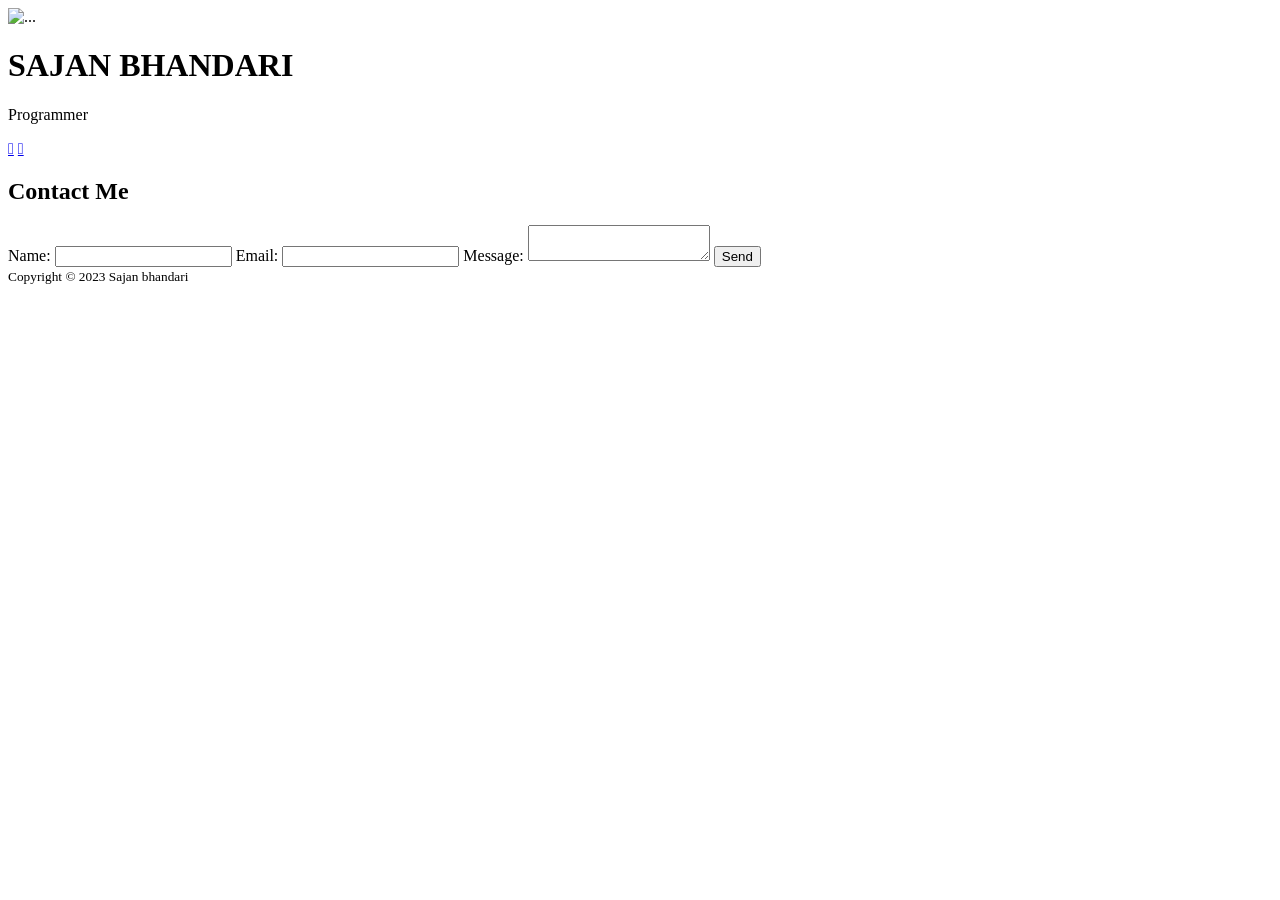
==== index.html @ e923d880 "Update index.html" ====
<!DOCTYPE html>
<html lang="en">
    <head>
        <meta charset="utf-8" />
        <meta name="viewport" content="width=device-width, initial-scale=1, shrink-to-fit=no" />
        <meta name="description" content="" />
        <meta name="author" content="" />
        <title>sajan bhandari Official Website</title>
        <!-- Favicon-->
        <link rel="icon" type="image/x-icon" href="assets/favicon.ico" />
        <link rel="stylesheet" href="https://cdnjs.cloudflare.com/ajax/libs/font-awesome/4.7.0/css/font-awesome.min.css">
        <!-- Font Awesome icons (free version)-->
        <script src="https://use.fontawesome.com/releases/v5.15.3/js/all.js" crossorigin="anonymous"></script>
        <!-- Google fonts-->
        <link href="http://maxcdn.bootstrapcdn.com/font-awesome/4.3.0/css/font-awesome.min.css" rel="stylesheet">
        <link href="//maxcdn.bootstrapcdn.com/font-awesome/4.3.0/css/font-awesome.min.css" rel="stylesheet">
        <link href="https://fonts.googleapis.com/css?family=Montserrat:400,700" rel="stylesheet" type="text/css" />
        <link href="https://fonts.googleapis.com/css?family=Lato:400,700,400italic,700italic" rel="stylesheet" type="text/css" />
        <!-- Core theme CSS (includes Bootstrap)-->
        <link href="css/styles.css" rel="stylesheet" />
    </head>
    <body id="page-top">
        <!-- Masthead-->
        <header class="masthead bg-primary text-white text-center">
            <div class="container d-flex align-items-center flex-column">
                <!-- Masthead Avatar Image-->
                <img class="masthead-avatar mb-5" src="brp.jpg" alt="..." />
                <!-- Masthead Heading-->
                <h1 class="masthead-heading text-uppercase mb-0">SAJAN BHANDARI</h1>
                <!-- Masthead Subheading-->
                <p class="masthead-subheading font-weight-light mb-0">Programmer</p>
                <nav>
                    <a href="http://instragram.com/sajan_bhandari_"><i class="fab fa-youtube"></i></a>
                    <a href="http://facebook.com/sajan.dwxs"><i class="fab fa-facebook-f"></i></a>
                  
                </nav>
              
               
           </div>       
            <div>   
   <script src="https://cdn.lordicon.com/ritcuqlt.js"></script>
<lord-icon
    src="https://cdn.lordicon.com/tyounuzx.json"
    trigger="hover"
    colors="primary:#242424,secondary:#e83a30"
    style="width:100px;height:100px">
</lord-icon>
		     <script src="https://cdn.lordicon.com/ritcuqlt.js"></script>
<lord-icon
    src="https://cdn.lordicon.com/tyounuzx.json"
    trigger="hover"
    colors="primary:#242424,secondary:#e83a30"
    style="width:100px;height:100px">
</lord-icon>
                           </div>
            
            <section id="contact">
			<h2>Contact Me</h2>
			<form>
				<label for="name">Name:</label>
				<input type="text" id="name" name="name" required>

				<label for="email">Email:</label>
				<input type="email" id="email" name="email" required>

				<label for="message">Message:</label>
				<textarea id="message" name="message" required></textarea>

				<button type="submit">Send</button>
			</form>
		</section>
        </header>
        <!-- Copyright Section-->
        <div class="copyright py-4 text-center text-white">
            <div class="container"><small>Copyright &copy; 2023 Sajan bhandari</small></div>
        </div>
        <!-- Bootstrap core JS-->
        <script src="https://cdn.jsdelivr.net/npm/bootstrap@5.0.2/dist/js/bootstrap.bundle.min.js"></script>
        <!-- Core theme JS-->
        <script src="js/scripts.js"></script>
        <script src="https://cdn.startbootstrap.com/sb-forms-latest.js"></script>
    </body>
</html>
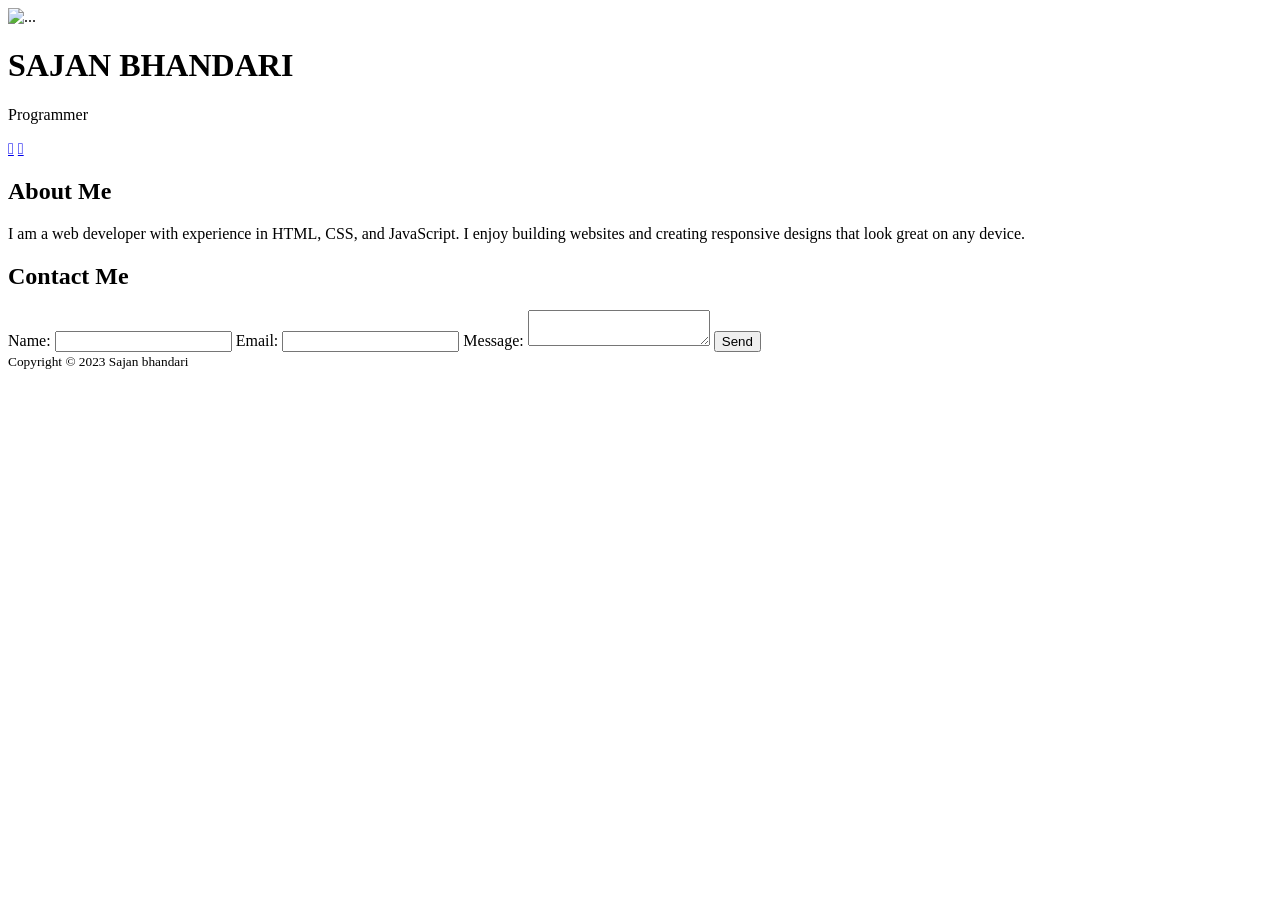
==== commit f764c3cb: "Update index.html" ====
--- a/index.html
+++ b/index.html
@@ -43,16 +43,21 @@
     src="https://cdn.lordicon.com/tyounuzx.json"
     trigger="hover"
     colors="primary:#242424,secondary:#e83a30"
-    style="width:100px;height:100px">
+    style="width:200px;height:200px">
 </lord-icon>
 		     <script src="https://cdn.lordicon.com/ritcuqlt.js"></script>
 <lord-icon
     src="https://cdn.lordicon.com/tyounuzx.json"
     trigger="hover"
     colors="primary:#242424,secondary:#e83a30"
-    style="width:100px;height:100px">
+    style="width:200px;height:200px">
 </lord-icon>
                            </div>
+		<section id="about">
+			<h2>About Me</h2>
+			<p>I am a web developer with experience in HTML, CSS, and JavaScript. I enjoy building websites and creating responsive designs that look great on any device.</p>
+		</section>
+
             
             <section id="contact">
 			<h2>Contact Me</h2>
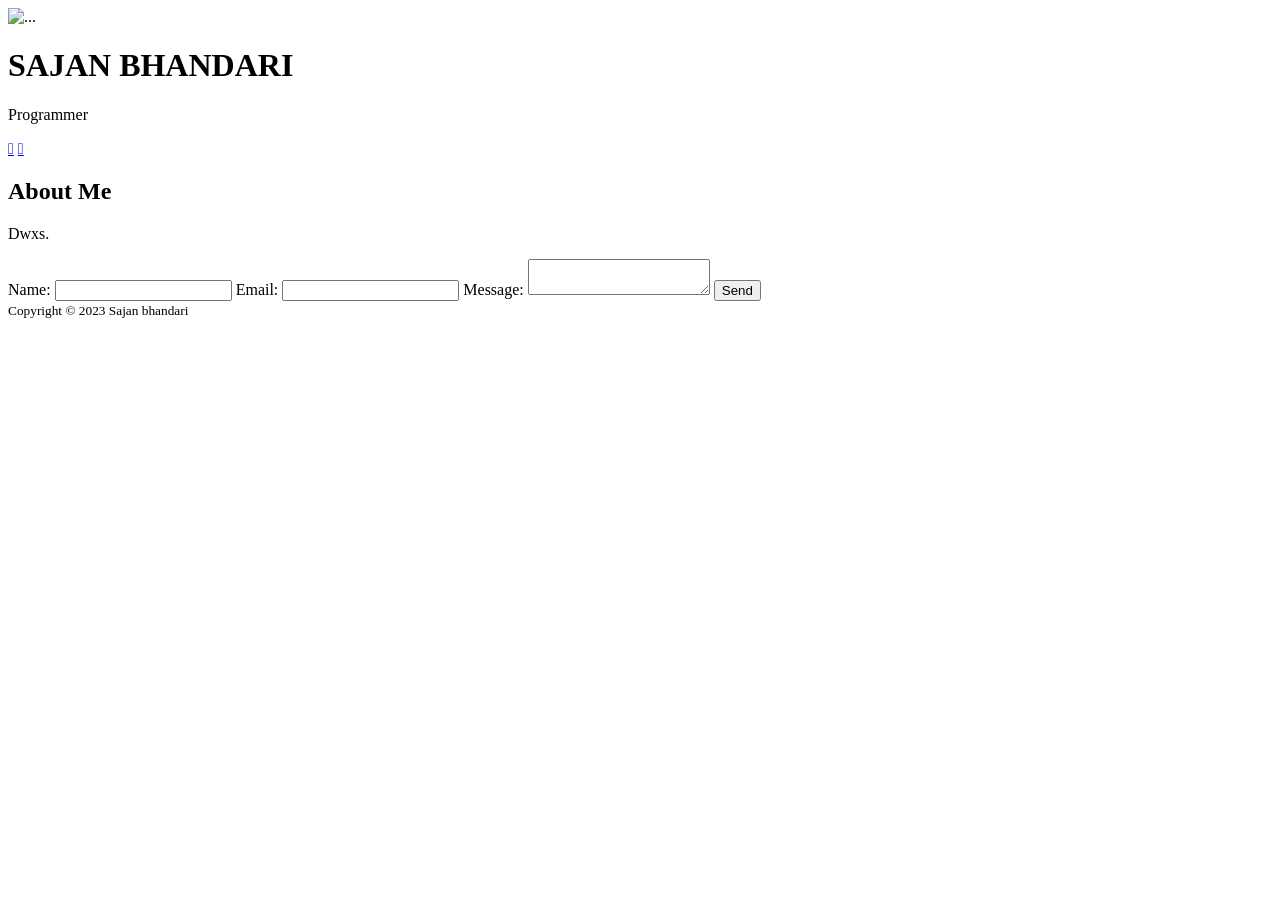
==== commit 112a8d05: "Update index.html" ====
--- a/index.html
+++ b/index.html
@@ -55,12 +55,14 @@
                            </div>
 		<section id="about">
 			<h2>About Me</h2>
-			<p>I am a web developer with experience in HTML, CSS, and JavaScript. I enjoy building websites and creating responsive designs that look great on any device.</p>
+			<p>Dwxs.</p>
 		</section>
 
+		
+		
+		
+		
             
-            <section id="contact">
-			<h2>Contact Me</h2>
 			<form>
 				<label for="name">Name:</label>
 				<input type="text" id="name" name="name" required>
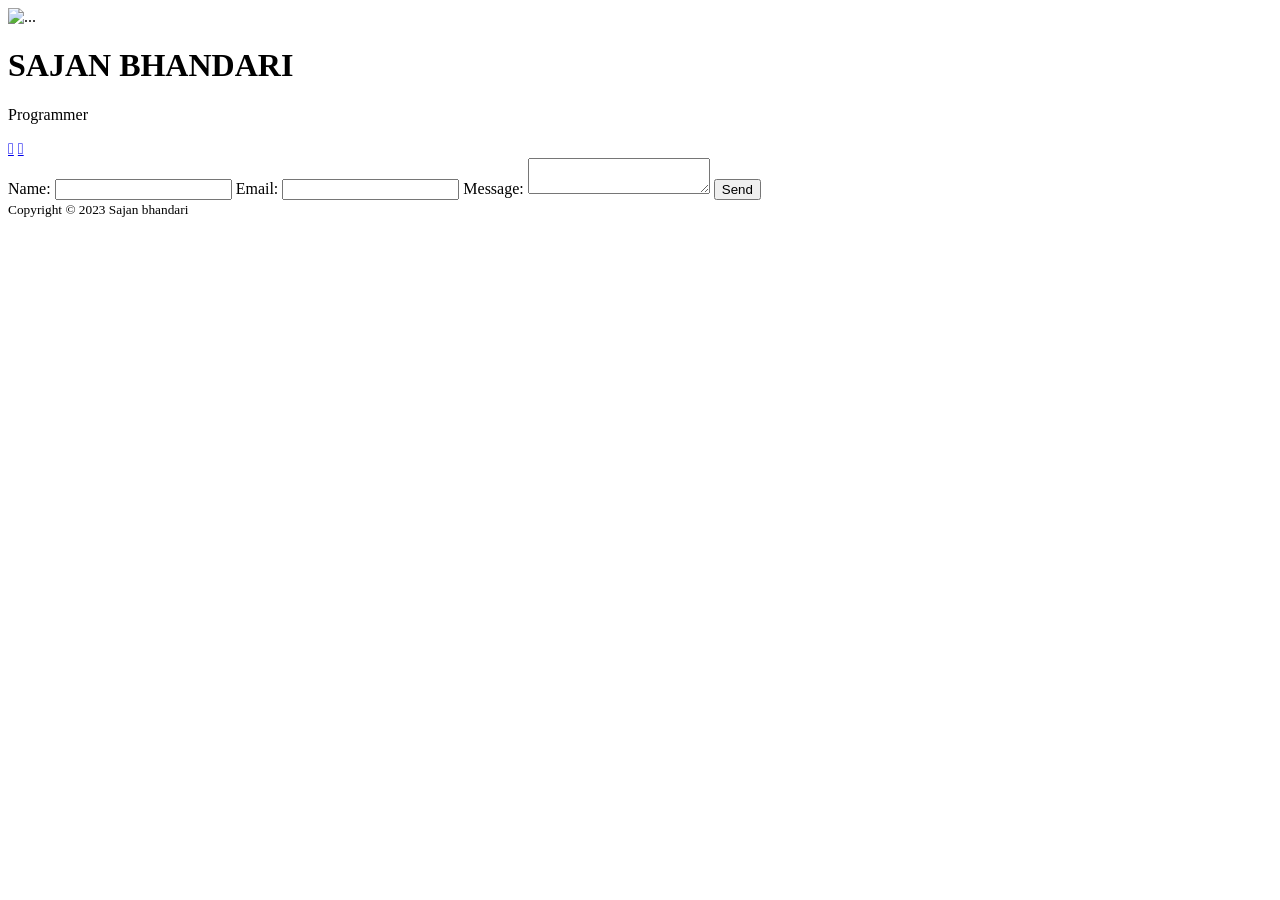
==== commit 120975c2: "Update index.html" ====
--- a/index.html
+++ b/index.html
@@ -53,10 +53,7 @@
     style="width:200px;height:200px">
 </lord-icon>
                            </div>
-		<section id="about">
-			<h2>About Me</h2>
-			<p>Dwxs.</p>
-		</section>
+		
 
 		
 		
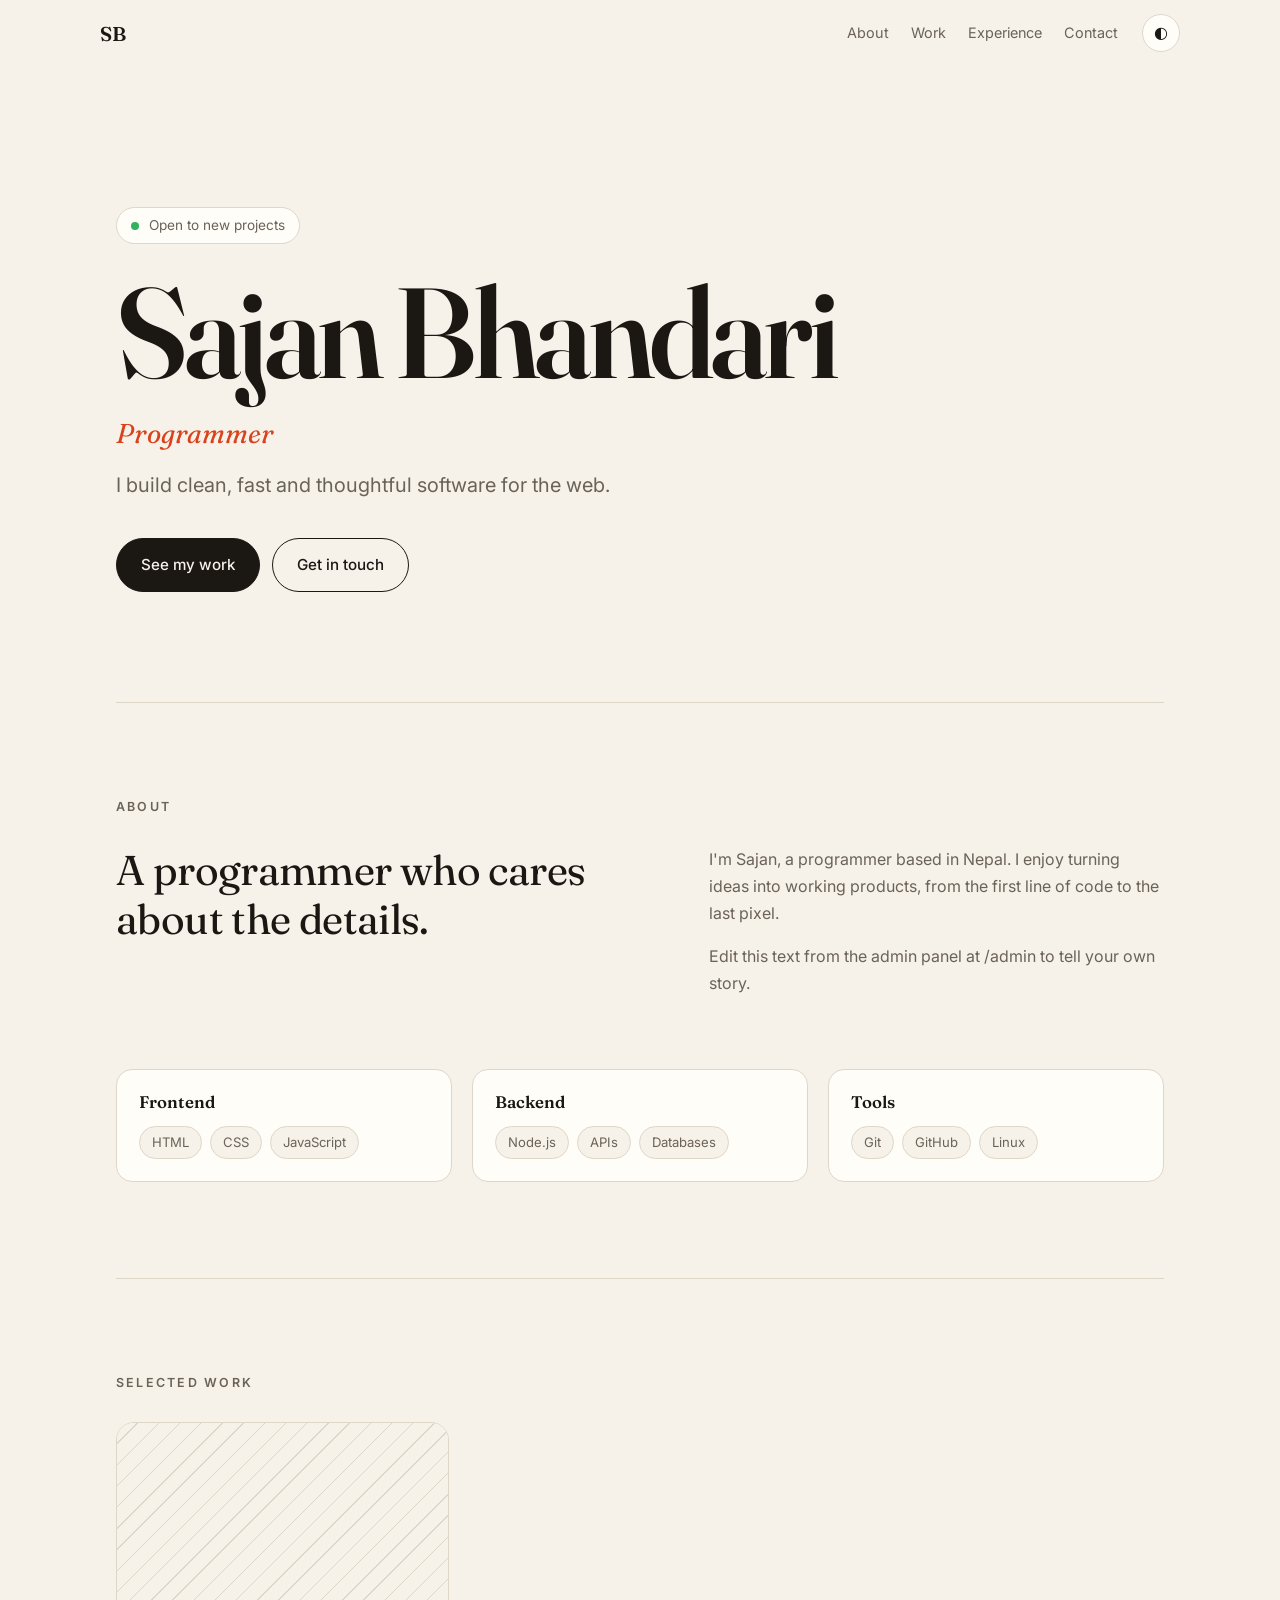
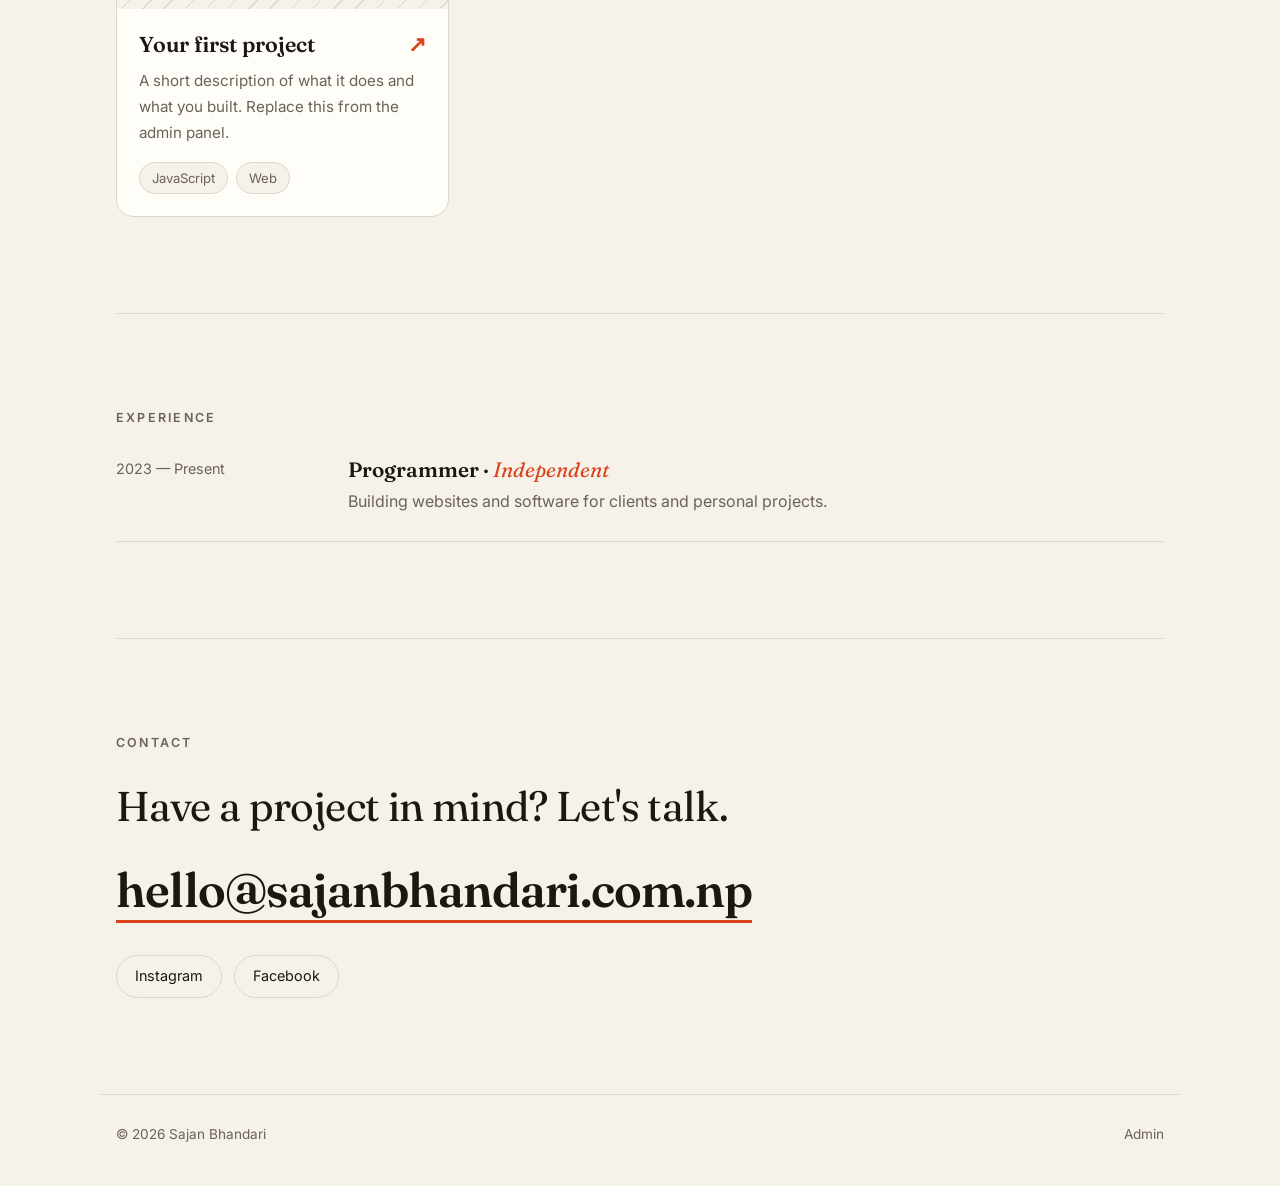
==== commit 8cefc950: "Merge pull request #1 from SudeepSigdel/redesign-portfolio-with-cms Redesign portfolio and add a bui" ====
--- a/index.html
+++ b/index.html
@@ -1,87 +1,76 @@
 <!DOCTYPE html>
 <html lang="en">
-    <head>
-        <meta charset="utf-8" />
-        <meta name="viewport" content="width=device-width, initial-scale=1, shrink-to-fit=no" />
-        <meta name="description" content="" />
-        <meta name="author" content="" />
-        <title>sajan bhandari Official Website</title>
-        <!-- Favicon-->
-        <link rel="icon" type="image/x-icon" href="assets/favicon.ico" />
-        <link rel="stylesheet" href="https://cdnjs.cloudflare.com/ajax/libs/font-awesome/4.7.0/css/font-awesome.min.css">
-        <!-- Font Awesome icons (free version)-->
-        <script src="https://use.fontawesome.com/releases/v5.15.3/js/all.js" crossorigin="anonymous"></script>
-        <!-- Google fonts-->
-        <link href="http://maxcdn.bootstrapcdn.com/font-awesome/4.3.0/css/font-awesome.min.css" rel="stylesheet">
-        <link href="//maxcdn.bootstrapcdn.com/font-awesome/4.3.0/css/font-awesome.min.css" rel="stylesheet">
-        <link href="https://fonts.googleapis.com/css?family=Montserrat:400,700" rel="stylesheet" type="text/css" />
-        <link href="https://fonts.googleapis.com/css?family=Lato:400,700,400italic,700italic" rel="stylesheet" type="text/css" />
-        <!-- Core theme CSS (includes Bootstrap)-->
-        <link href="css/styles.css" rel="stylesheet" />
-    </head>
-    <body id="page-top">
-        <!-- Masthead-->
-        <header class="masthead bg-primary text-white text-center">
-            <div class="container d-flex align-items-center flex-column">
-                <!-- Masthead Avatar Image-->
-                <img class="masthead-avatar mb-5" src="brp.jpg" alt="..." />
-                <!-- Masthead Heading-->
-                <h1 class="masthead-heading text-uppercase mb-0">SAJAN BHANDARI</h1>
-                <!-- Masthead Subheading-->
-                <p class="masthead-subheading font-weight-light mb-0">Programmer</p>
-                <nav>
-                    <a href="http://instragram.com/sajan_bhandari_"><i class="fab fa-youtube"></i></a>
-                    <a href="http://facebook.com/sajan.dwxs"><i class="fab fa-facebook-f"></i></a>
-                  
-                </nav>
-              
-               
-           </div>       
-            <div>   
-   <script src="https://cdn.lordicon.com/ritcuqlt.js"></script>
-<lord-icon
-    src="https://cdn.lordicon.com/tyounuzx.json"
-    trigger="hover"
-    colors="primary:#242424,secondary:#e83a30"
-    style="width:200px;height:200px">
-</lord-icon>
-		     <script src="https://cdn.lordicon.com/ritcuqlt.js"></script>
-<lord-icon
-    src="https://cdn.lordicon.com/tyounuzx.json"
-    trigger="hover"
-    colors="primary:#242424,secondary:#e83a30"
-    style="width:200px;height:200px">
-</lord-icon>
-                           </div>
-		
+<head>
+  <meta charset="utf-8">
+  <meta name="viewport" content="width=device-width, initial-scale=1">
+  <title>Sajan Bhandari — Programmer</title>
+  <meta name="description" content="Portfolio of Sajan Bhandari, a programmer building things for the web.">
+  <meta name="theme-color" content="#14110f">
+  <link rel="icon" href="assets/favicon.ico">
+  <link rel="preconnect" href="https://fonts.googleapis.com">
+  <link rel="preconnect" href="https://fonts.gstatic.com" crossorigin>
+  <link href="https://fonts.googleapis.com/css2?family=Fraunces:opsz,wght@9..144,400;9..144,600&family=Inter:wght@400;500;600&display=swap" rel="stylesheet">
+  <link rel="stylesheet" href="css/style.css">
+  <script>try{var t=localStorage.getItem('theme');if(t)document.documentElement.dataset.theme=t}catch(e){}</script>
+</head>
+<body>
+  <header class="nav" id="nav">
+    <a class="brand" href="#top" id="brand">SB</a>
+    <nav aria-label="Primary">
+      <a href="#about">About</a>
+      <a href="#work">Work</a>
+      <a href="#experience">Experience</a>
+      <a href="#contact">Contact</a>
+    </nav>
+    <button class="theme" id="theme" aria-label="Toggle colour theme" type="button"></button>
+  </header>
 
-		
-		
-		
-		
-            
-			<form>
-				<label for="name">Name:</label>
-				<input type="text" id="name" name="name" required>
+  <main id="top">
+    <section class="hero">
+      <p class="pill" id="availability"><span class="dot"></span><span></span></p>
+      <h1 id="name">&nbsp;</h1>
+      <p class="role" id="role"></p>
+      <p class="tagline" id="tagline"></p>
+      <div class="cta">
+        <a class="btn primary" href="#work">See my work</a>
+        <a class="btn" href="#contact">Get in touch</a>
+      </div>
+      <figure class="avatar" id="avatar" hidden></figure>
+    </section>
 
-				<label for="email">Email:</label>
-				<input type="email" id="email" name="email" required>
+    <section id="about" class="block reveal">
+      <h2 class="eyebrow">About</h2>
+      <div class="about">
+        <p class="lead" id="about-heading"></p>
+        <div id="about-body"></div>
+      </div>
+      <div class="skills" id="skills"></div>
+    </section>
 
-				<label for="message">Message:</label>
-				<textarea id="message" name="message" required></textarea>
+    <section id="work" class="block reveal">
+      <h2 class="eyebrow">Selected work</h2>
+      <div class="projects" id="projects"></div>
+    </section>
 
-				<button type="submit">Send</button>
-			</form>
-		</section>
-        </header>
-        <!-- Copyright Section-->
-        <div class="copyright py-4 text-center text-white">
-            <div class="container"><small>Copyright &copy; 2023 Sajan bhandari</small></div>
-        </div>
-        <!-- Bootstrap core JS-->
-        <script src="https://cdn.jsdelivr.net/npm/bootstrap@5.0.2/dist/js/bootstrap.bundle.min.js"></script>
-        <!-- Core theme JS-->
-        <script src="js/scripts.js"></script>
-        <script src="https://cdn.startbootstrap.com/sb-forms-latest.js"></script>
-    </body>
+    <section id="experience" class="block reveal">
+      <h2 class="eyebrow">Experience</h2>
+      <ol class="timeline" id="experience-list"></ol>
+    </section>
+
+    <section id="contact" class="block contact reveal">
+      <h2 class="eyebrow">Contact</h2>
+      <p class="lead">Have a project in mind? Let's talk.</p>
+      <a class="mail" id="mail" href="#"></a>
+      <ul class="socials" id="socials"></ul>
+    </section>
+  </main>
+
+  <footer class="foot">
+    <span id="copy"></span>
+    <a href="admin/">Admin</a>
+  </footer>
+
+  <noscript><p class="noscript">Please enable JavaScript to view this portfolio.</p></noscript>
+  <script src="js/main.js"></script>
+</body>
 </html>
--- a/css/style.css
+++ b/css/style.css
@@ -0,0 +1,171 @@
+:root {
+  --bg: #f6f2ea;
+  --surface: #fffdf8;
+  --ink: #1b1713;
+  --muted: #6b6258;
+  --line: #ded6c8;
+  --accent: #d9421c;
+  --accent-ink: #fff;
+  --serif: "Fraunces", Georgia, "Times New Roman", serif;
+  --sans: "Inter", system-ui, -apple-system, "Segoe UI", sans-serif;
+  --max: 1080px;
+  color-scheme: light;
+}
+@media (prefers-color-scheme: dark) {
+  :root:not([data-theme="light"]) {
+    --bg: #14110f; --surface: #1c1815; --ink: #f3ede3; --muted: #a39a8d; --line: #2e2823; --accent: #ff6a3d; --accent-ink: #14110f;
+    color-scheme: dark;
+  }
+}
+:root[data-theme="dark"] {
+  --bg: #14110f; --surface: #1c1815; --ink: #f3ede3; --muted: #a39a8d; --line: #2e2823; --accent: #ff6a3d; --accent-ink: #14110f;
+  color-scheme: dark;
+}
+
+* { box-sizing: border-box; }
+html { scroll-behavior: smooth; scroll-padding-top: 80px; }
+body {
+  margin: 0; background: var(--bg); color: var(--ink);
+  font: 400 1rem/1.7 var(--sans); -webkit-font-smoothing: antialiased;
+}
+a { color: inherit; }
+::selection { background: var(--accent); color: var(--accent-ink); }
+:focus-visible { outline: 2px solid var(--accent); outline-offset: 3px; border-radius: 4px; }
+
+/* Nav */
+.nav {
+  position: sticky; top: 0; z-index: 10;
+  display: flex; align-items: center; gap: 24px;
+  padding: 14px max(16px, calc((100vw - var(--max)) / 2));
+  background: color-mix(in srgb, var(--bg) 82%, transparent);
+  backdrop-filter: blur(12px); border-bottom: 1px solid transparent;
+  transition: border-color .2s;
+}
+.nav.scrolled { border-color: var(--line); }
+.brand { font: 600 1.25rem var(--serif); text-decoration: none; margin-right: auto; letter-spacing: .02em; }
+.nav nav { display: flex; gap: 22px; }
+.nav nav a { text-decoration: none; font-size: .9rem; color: var(--muted); transition: color .15s; }
+.nav nav a:hover { color: var(--ink); }
+.theme {
+  width: 38px; height: 38px; border-radius: 50%; border: 1px solid var(--line);
+  background: var(--surface); color: var(--ink); cursor: pointer; font-size: 1rem; line-height: 1;
+}
+.theme::before { content: "◐"; }
+.theme:hover { border-color: var(--ink); }
+
+/* Hero */
+main { max-width: var(--max); margin: 0 auto; padding: 0 16px; }
+.hero { position: relative; padding: clamp(56px, 12vw, 140px) 0 clamp(56px, 9vw, 110px); }
+.pill {
+  display: inline-flex; align-items: center; gap: 10px; margin: 0 0 28px;
+  padding: 6px 14px; border: 1px solid var(--line); border-radius: 99px;
+  background: var(--surface); font-size: .85rem; color: var(--muted);
+}
+.pill[hidden] { display: none; }
+.dot { width: 8px; height: 8px; border-radius: 50%; background: #2fb35f; box-shadow: 0 0 0 0 #2fb35f88; animation: pulse 2.2s infinite; }
+@keyframes pulse { 70% { box-shadow: 0 0 0 9px #2fb35f00; } 100% { box-shadow: 0 0 0 0 #2fb35f00; } }
+h1 {
+  margin: 0; max-width: 11ch;
+  font: 600 clamp(3.2rem, 11vw, 8rem)/.95 var(--serif); letter-spacing: -.035em;
+  font-variation-settings: "opsz" 144;
+}
+.role { margin: 22px 0 0; font: 400 clamp(1.2rem, 3vw, 1.7rem) var(--serif); font-style: italic; color: var(--accent); }
+.tagline { max-width: 34em; margin: 18px 0 0; font-size: clamp(1.05rem, 2vw, 1.25rem); color: var(--muted); }
+.cta { display: flex; flex-wrap: wrap; gap: 12px; margin-top: 36px; }
+.btn {
+  display: inline-block; padding: 13px 24px; border-radius: 99px; text-decoration: none;
+  border: 1px solid var(--ink); font-weight: 500; font-size: .95rem;
+  transition: transform .15s, background .15s, color .15s;
+}
+.btn:hover { transform: translateY(-2px); }
+.btn.primary { background: var(--ink); color: var(--bg); }
+.avatar {
+  position: absolute; right: 0; top: clamp(56px, 10vw, 120px); margin: 0;
+  width: clamp(150px, 24vw, 280px); aspect-ratio: 4/5; border-radius: 160px 160px 18px 18px;
+  overflow: hidden; border: 1px solid var(--line); background: var(--surface);
+}
+.avatar img { width: 100%; height: 100%; object-fit: cover; display: block; }
+@media (max-width: 760px) {
+  .avatar { position: static; margin-top: 40px; width: 160px; }
+  .nav nav { display: none; }
+}
+
+/* Sections */
+.block { padding: clamp(48px, 8vw, 96px) 0; border-top: 1px solid var(--line); }
+.eyebrow {
+  margin: 0 0 32px; font: 600 .78rem var(--sans); letter-spacing: .18em; text-transform: uppercase; color: var(--muted);
+}
+.lead { margin: 0; font: 400 clamp(1.6rem, 4vw, 2.6rem)/1.2 var(--serif); letter-spacing: -.015em; max-width: 22em; }
+.about { display: grid; grid-template-columns: 1.2fr 1fr; gap: 48px; align-items: start; }
+.about p:not(.lead) { margin: 0 0 1em; color: var(--muted); }
+@media (max-width: 760px) { .about { grid-template-columns: 1fr; gap: 24px; } }
+
+.skills { display: grid; grid-template-columns: repeat(auto-fit, minmax(220px, 1fr)); gap: 20px; margin-top: 56px; }
+.skill { padding: 22px; border: 1px solid var(--line); border-radius: 16px; background: var(--surface); }
+.skill h3 { margin: 0 0 14px; font: 600 1.05rem var(--serif); }
+.chips { display: flex; flex-wrap: wrap; gap: 8px; margin: 0; padding: 0; list-style: none; }
+.chips li { padding: 4px 12px; border-radius: 99px; background: var(--bg); border: 1px solid var(--line); font-size: .82rem; color: var(--muted); }
+
+/* Projects */
+.projects { display: grid; grid-template-columns: repeat(auto-fill, minmax(min(100%, 320px), 1fr)); gap: 24px; }
+.card {
+  display: flex; flex-direction: column; border: 1px solid var(--line); border-radius: 18px;
+  background: var(--surface); overflow: hidden; text-decoration: none;
+  transition: transform .2s, border-color .2s, box-shadow .2s;
+}
+a.card:hover { transform: translateY(-4px); border-color: var(--ink); box-shadow: 0 18px 40px -22px #0006; }
+.card .thumb {
+  aspect-ratio: 16/9; background:
+    repeating-linear-gradient(135deg, transparent 0 14px, var(--line) 14px 15px), var(--bg);
+}
+.card .thumb img { width: 100%; height: 100%; object-fit: cover; display: block; }
+.card .body { padding: 22px; display: flex; flex-direction: column; gap: 10px; flex: 1; }
+.card h3 { margin: 0; font: 600 1.35rem var(--serif); display: flex; justify-content: space-between; gap: 12px; }
+.card h3 .arrow { color: var(--accent); transition: transform .2s; }
+a.card:hover .arrow { transform: translate(3px, -3px); }
+.card p { margin: 0; color: var(--muted); font-size: .95rem; }
+.card .chips { margin-top: auto; padding-top: 6px; }
+
+/* Timeline */
+.timeline { margin: 0; padding: 0; list-style: none; }
+.timeline li {
+  display: grid; grid-template-columns: 200px 1fr; gap: 8px 32px;
+  padding: 26px 0; border-bottom: 1px solid var(--line);
+}
+.timeline li:first-child { padding-top: 0; }
+.timeline .period { color: var(--muted); font-size: .9rem; }
+.timeline h3 { margin: 0; font: 600 1.3rem var(--serif); }
+.timeline h3 span { color: var(--accent); font-style: italic; font-weight: 400; }
+.timeline p { margin: 6px 0 0; color: var(--muted); }
+@media (max-width: 640px) { .timeline li { grid-template-columns: 1fr; } }
+
+/* Contact */
+.mail {
+  display: inline-block; margin: 28px 0 32px; word-break: break-all;
+  font: 600 clamp(1.4rem, 5vw, 3rem) var(--serif); letter-spacing: -.02em; text-decoration: none;
+  background: linear-gradient(var(--accent), var(--accent)) 0 100% / 100% 3px no-repeat;
+  padding-bottom: 4px; transition: background-size .25s;
+}
+.mail:hover { background-size: 100% 100%; color: var(--accent-ink); }
+.socials { display: flex; flex-wrap: wrap; gap: 12px; margin: 0; padding: 0; list-style: none; }
+.socials a { display: inline-block; padding: 8px 18px; border: 1px solid var(--line); border-radius: 99px; text-decoration: none; font-size: .9rem; }
+.socials a:hover { border-color: var(--ink); }
+
+.foot {
+  display: flex; justify-content: space-between; gap: 16px; flex-wrap: wrap;
+  max-width: var(--max); margin: 0 auto; padding: 28px 16px 40px; border-top: 1px solid var(--line);
+  color: var(--muted); font-size: .85rem;
+}
+.foot a { text-decoration: none; }
+.foot a:hover { color: var(--ink); }
+.noscript { text-align: center; padding: 20px; }
+
+/* Motion */
+.reveal { opacity: 0; transform: translateY(24px); transition: opacity .7s ease, transform .7s ease; }
+.reveal.in { opacity: 1; transform: none; }
+@media (prefers-reduced-motion: reduce) {
+  html { scroll-behavior: auto; }
+  .reveal { opacity: 1; transform: none; transition: none; }
+  .dot { animation: none; }
+  .btn, .card, .mail { transition: none; }
+}
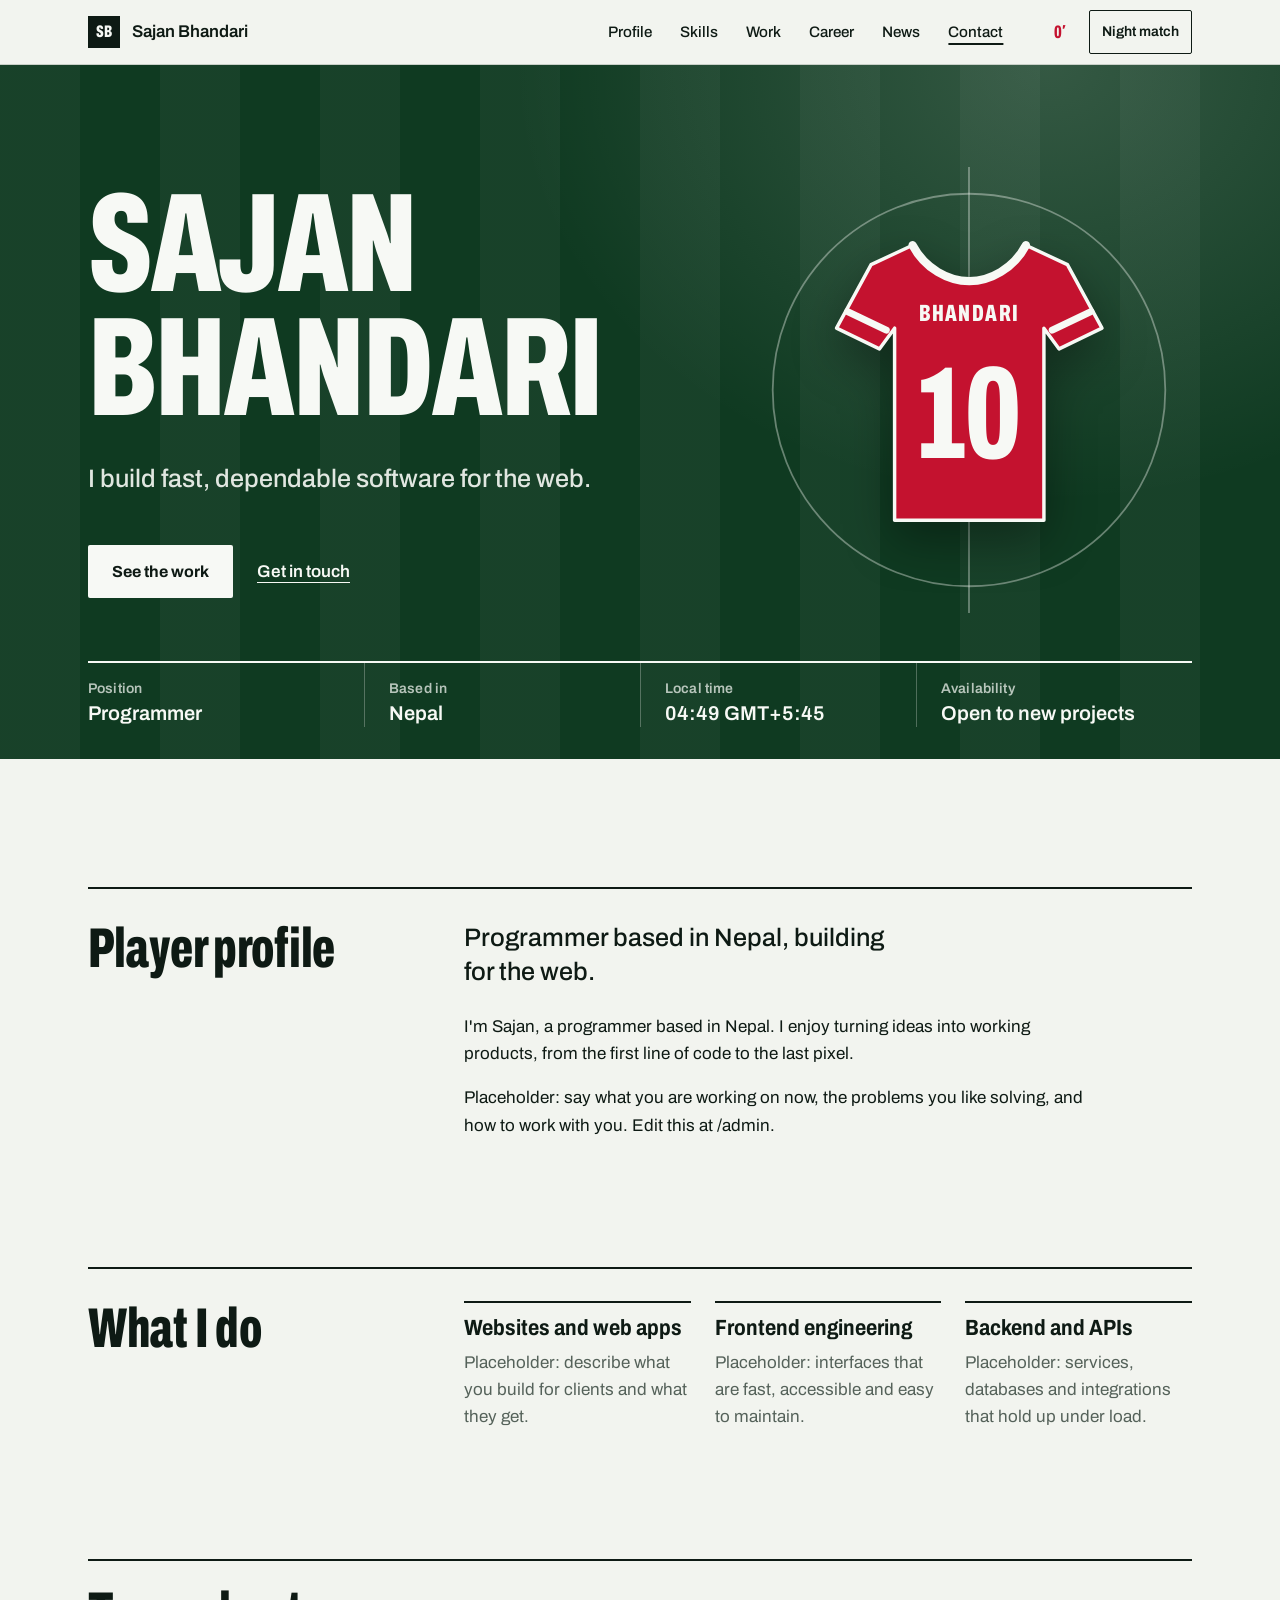
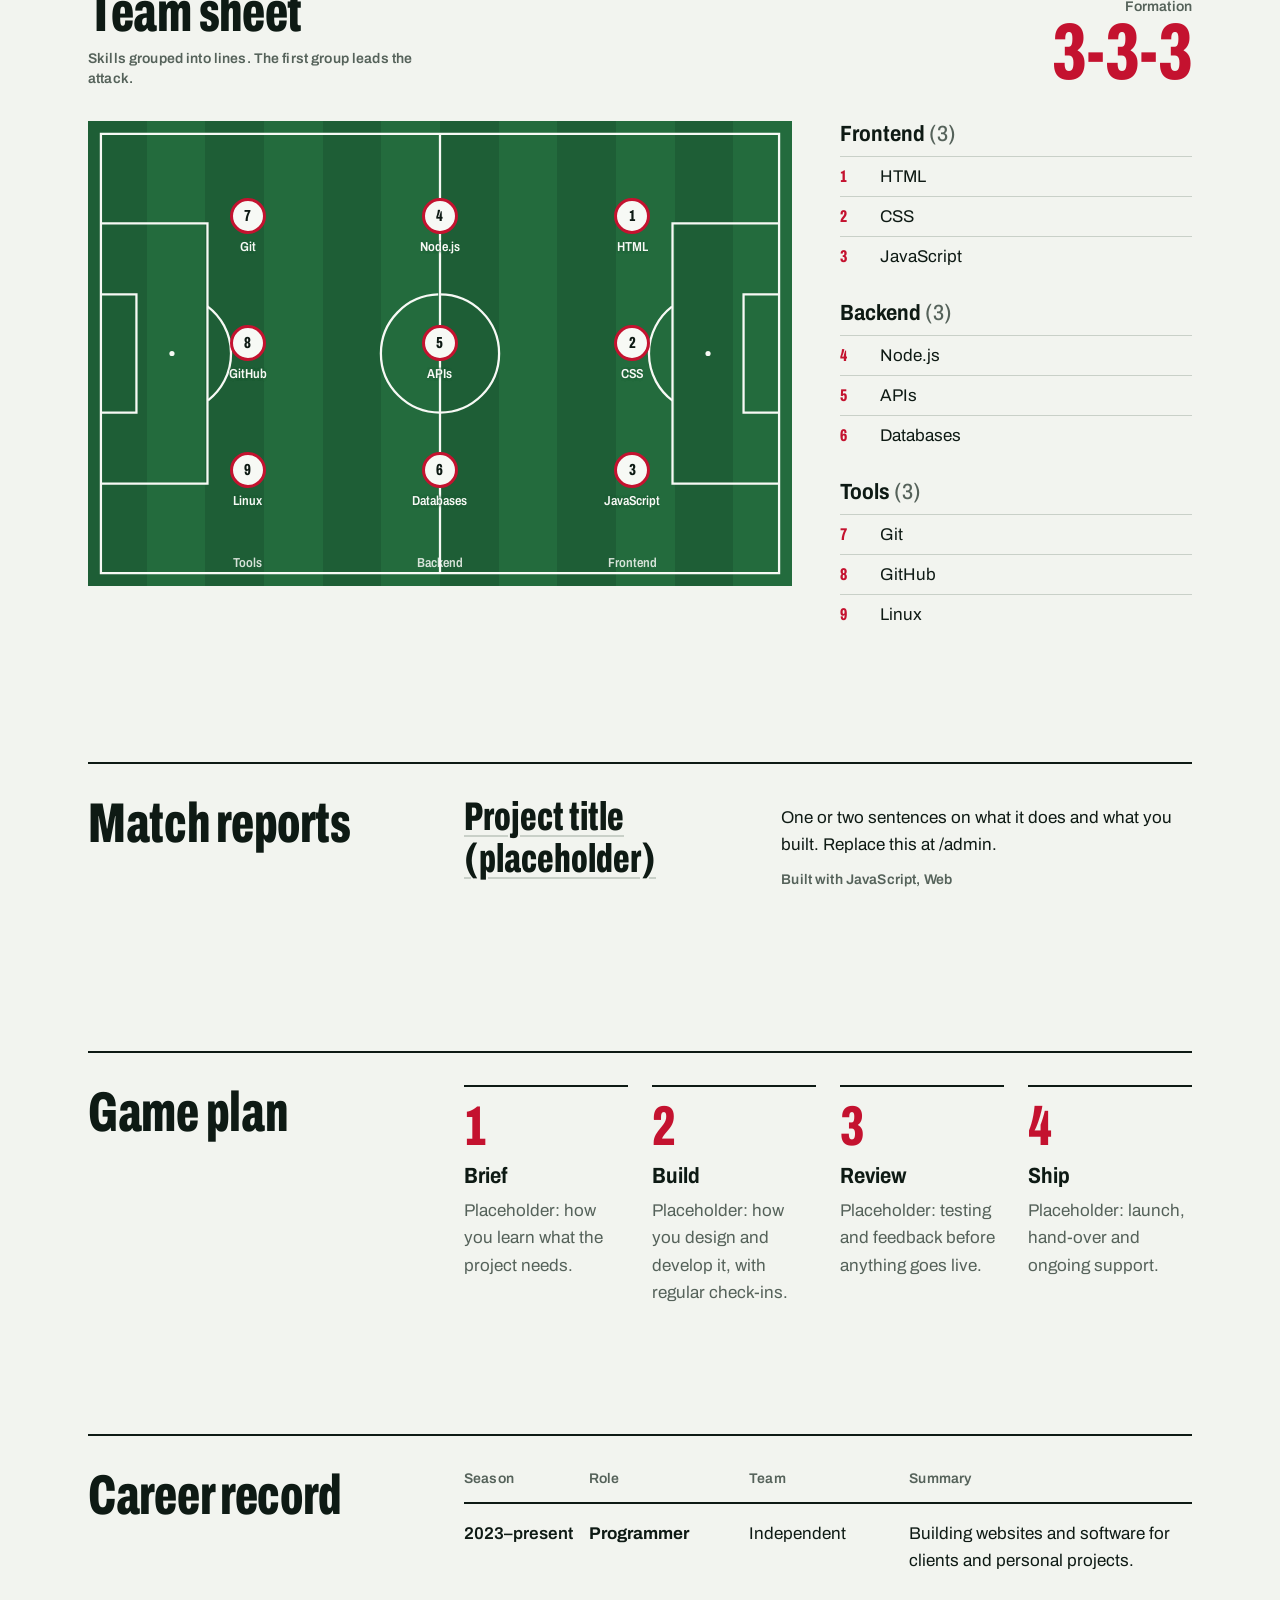
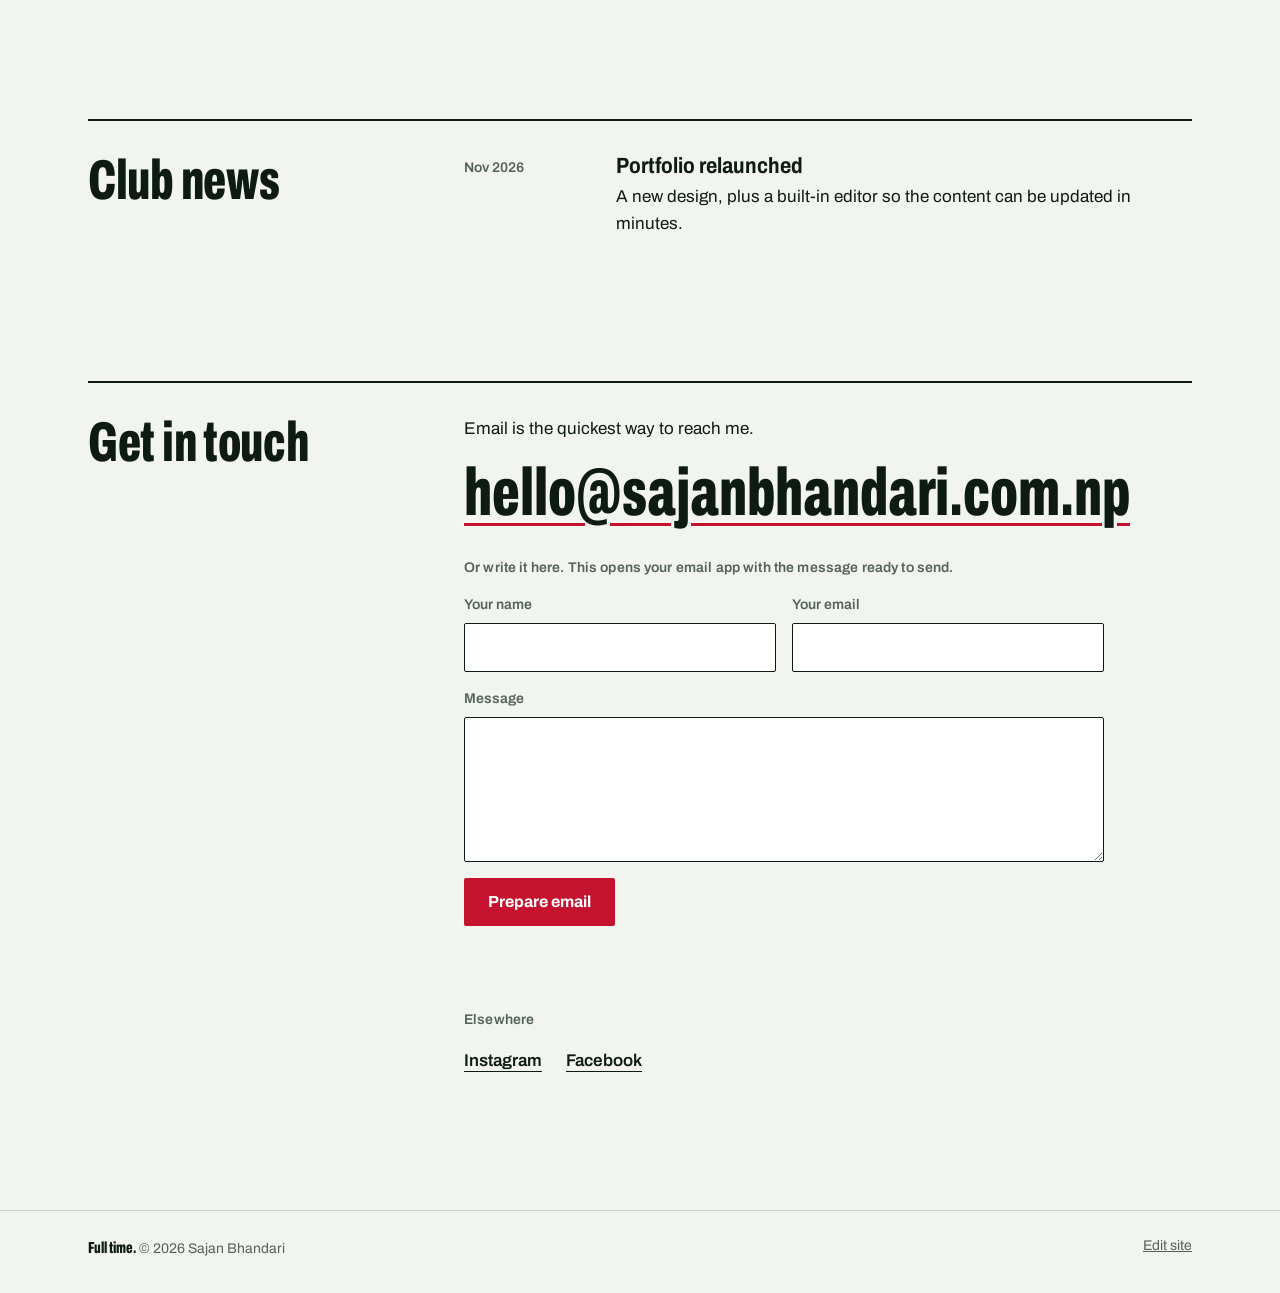
==== commit 9a365194: "Merge pull request #2 from SudeepSigdel/football-theme Football-themed portfolio with a built-in con" ====
--- a/index.html
+++ b/index.html
@@ -3,74 +3,215 @@
 <head>
   <meta charset="utf-8">
   <meta name="viewport" content="width=device-width, initial-scale=1">
-  <title>Sajan Bhandari — Programmer</title>
+  <title>Sajan Bhandari, programmer in Nepal</title>
   <meta name="description" content="Portfolio of Sajan Bhandari, a programmer building things for the web.">
-  <meta name="theme-color" content="#14110f">
-  <link rel="icon" href="assets/favicon.ico">
+  <meta name="theme-color" content="#0F3A21">
+  <meta property="og:type" content="website">
+  <meta property="og:title" content="Sajan Bhandari, programmer in Nepal">
+  <meta property="og:description" content="Portfolio of Sajan Bhandari, a programmer building things for the web.">
+  <meta property="og:url" content="https://sajanbhandari.com.np/">
+  <meta property="og:image" content="https://sajanbhandari.com.np/assets/og.png">
+  <meta property="og:image:width" content="1200">
+  <meta property="og:image:height" content="630">
+  <meta name="twitter:card" content="summary_large_image">
+  <meta name="twitter:image" content="https://sajanbhandari.com.np/assets/og.png">
+  <script type="application/ld+json">{"@context":"https://schema.org","@type":"Person","name":"Sajan Bhandari","jobTitle":"Programmer","url":"https://sajanbhandari.com.np","homeLocation":{"@type":"Place","name":"Nepal"}}</script>
+  <link rel="icon" href="assets/favicon.svg" type="image/svg+xml">
   <link rel="preconnect" href="https://fonts.googleapis.com">
   <link rel="preconnect" href="https://fonts.gstatic.com" crossorigin>
-  <link href="https://fonts.googleapis.com/css2?family=Fraunces:opsz,wght@9..144,400;9..144,600&family=Inter:wght@400;500;600&display=swap" rel="stylesheet">
+  <link href="https://fonts.googleapis.com/css2?family=Archivo:wdth,wght@62..125,400..900&display=swap" rel="stylesheet">
   <link rel="stylesheet" href="css/style.css">
-  <script>try{var t=localStorage.getItem('theme');if(t)document.documentElement.dataset.theme=t}catch(e){}</script>
+  <script>try{var t=localStorage.getItem('theme');if(!t&&matchMedia('(prefers-color-scheme: dark)').matches)t='dark';if(t)document.documentElement.dataset.theme=t}catch(e){}</script>
 </head>
 <body>
-  <header class="nav" id="nav">
-    <a class="brand" href="#top" id="brand">SB</a>
-    <nav aria-label="Primary">
-      <a href="#about">About</a>
-      <a href="#work">Work</a>
-      <a href="#experience">Experience</a>
-      <a href="#contact">Contact</a>
-    </nav>
-    <button class="theme" id="theme" aria-label="Toggle colour theme" type="button"></button>
+  <a class="skip" href="#main">Skip to content</a>
+
+  <header class="masthead">
+    <div class="wrap masthead-inner">
+      <a class="brand" href="#top" aria-label="Back to top"><span class="brand-mark" id="brand">SB</span><span class="brand-name" id="brand-name"></span></a>
+      <nav aria-label="Primary">
+        <a href="#about">Profile</a>
+        <a href="#skills">Skills</a>
+        <a href="#work">Work</a>
+        <a href="#experience">Career</a>
+        <a href="#news">News</a>
+        <a href="#contact">Contact</a>
+      </nav>
+      <span class="clock" id="clock" aria-hidden="true">0&prime;</span>
+      <button class="mode" id="mode" type="button" aria-pressed="false">Night match</button>
+    </div>
+    <div class="progress" id="progress" aria-hidden="true"></div>
   </header>
 
-  <main id="top">
-    <section class="hero">
-      <p class="pill" id="availability"><span class="dot"></span><span></span></p>
-      <h1 id="name">&nbsp;</h1>
-      <p class="role" id="role"></p>
-      <p class="tagline" id="tagline"></p>
-      <div class="cta">
-        <a class="btn primary" href="#work">See my work</a>
-        <a class="btn" href="#contact">Get in touch</a>
-      </div>
-      <figure class="avatar" id="avatar" hidden></figure>
-    </section>
-
-    <section id="about" class="block reveal">
-      <h2 class="eyebrow">About</h2>
-      <div class="about">
-        <p class="lead" id="about-heading"></p>
-        <div id="about-body"></div>
-      </div>
-      <div class="skills" id="skills"></div>
-    </section>
-
-    <section id="work" class="block reveal">
-      <h2 class="eyebrow">Selected work</h2>
-      <div class="projects" id="projects"></div>
-    </section>
-
-    <section id="experience" class="block reveal">
-      <h2 class="eyebrow">Experience</h2>
-      <ol class="timeline" id="experience-list"></ol>
-    </section>
-
-    <section id="contact" class="block contact reveal">
-      <h2 class="eyebrow">Contact</h2>
-      <p class="lead">Have a project in mind? Let's talk.</p>
-      <a class="mail" id="mail" href="#"></a>
-      <ul class="socials" id="socials"></ul>
+  <main id="main">
+    <section class="hero-band" id="top">
+      <div class="wrap hero">
+        <div class="hero-main">
+          <h1 id="name"></h1>
+          <p class="lead" id="tagline"></p>
+          <div class="cta">
+            <a class="btn btn-primary" id="cta-work" href="#work">See the work</a>
+            <a class="btn-text" href="#contact">Get in touch</a>
+          </div>
+        </div>
+        <div class="hero-art" aria-hidden="true">
+          <svg class="hero-lines" viewBox="0 0 500 500" focusable="false">
+            <path class="mk" pathLength="1" d="M250 30a220 220 0 1 1 0 440a220 220 0 1 1 0-440"/>
+            <path class="mk" pathLength="1" d="M250 0V500"/>
+            <circle class="spot" cx="250" cy="250" r="4"/>
+          </svg>
+          <svg class="jersey" id="jersey" viewBox="0 0 400 440" focusable="false">
+            <path d="M118 22 58 50 8 142l62 30 22-30V420h216V142l22 30 62-30-50-92-60-28c-18 34-52 52-82 52s-64-18-82-52Z" fill="#C4122F" stroke="#F7F9F5" stroke-width="5" stroke-linejoin="round"/>
+            <path d="M118 22c18 34 52 52 82 52s64-18 82-52" fill="none" stroke="#F7F9F5" stroke-width="12" stroke-linecap="round"/>
+            <path d="M24 118l56 27M376 118l-56 27" stroke="#F7F9F5" stroke-width="10" stroke-linecap="round"/>
+            <text id="jersey-name" x="200" y="132" text-anchor="middle" fill="#F7F9F5" font-size="32" font-weight="800" style="font-stretch:62%;letter-spacing:.06em"></text>
+            <text id="jersey-number" x="200" y="330" text-anchor="middle" fill="#F7F9F5" font-size="190" font-weight="800" style="font-stretch:62%"></text>
+          </svg>
+        </div>
+        <dl class="facts" id="facts">
+          <div class="fact" id="fact-role"><dt>Position</dt><dd id="role"></dd></div>
+          <div class="fact" id="fact-location"><dt>Based in</dt><dd id="location"></dd></div>
+          <div class="fact" id="fact-time"><dt>Local time</dt><dd id="localtime"></dd></div>
+          <div class="fact" id="fact-availability"><dt>Availability</dt><dd id="availability"></dd></div>
+        </dl>
+      </div>
+    </section>
+
+    <section id="about" class="section">
+      <div class="wrap section-grid">
+        <h2 class="section-title">Player profile</h2>
+        <div class="section-body about-grid" id="about-grid">
+          <div>
+            <p class="about-lead" id="about-heading"></p>
+            <div class="prose" id="about-body"></div>
+          </div>
+          <figure class="portrait" id="avatar" hidden></figure>
+        </div>
+      </div>
+    </section>
+
+    <section id="services" class="section">
+      <div class="wrap section-grid">
+        <h2 class="section-title">What I do</h2>
+        <ul class="services section-body" id="services-list"></ul>
+      </div>
+    </section>
+
+    <section id="skills" class="section teamsheet">
+      <div class="wrap">
+        <header class="teamsheet-head">
+          <div>
+            <h2 class="section-title">Team sheet</h2>
+            <p class="small" id="ts-note">Skills grouped into lines. The first group leads the attack.</p>
+          </div>
+          <p class="formation" id="formation" hidden><span class="small">Formation</span><strong id="formation-figure"></strong></p>
+        </header>
+        <div class="teamsheet-grid">
+          <div class="pitch" id="pitch" aria-hidden="true">
+            <svg class="markings markings--h" viewBox="-2 -2 109 72" preserveAspectRatio="none" focusable="false">
+              <path class="mk" pathLength="1" d="M0 0H105V68H0Z"/>
+              <path class="mk" pathLength="1" d="M52.5 0V68"/>
+              <path class="mk" pathLength="1" d="M52.5 24.85a9.15 9.15 0 1 1 0 18.3a9.15 9.15 0 1 1 0-18.3"/>
+              <path class="mk" pathLength="1" d="M0 13.84H16.5V54.16H0"/>
+              <path class="mk" pathLength="1" d="M105 13.84H88.5V54.16H105"/>
+              <path class="mk" pathLength="1" d="M0 24.84H5.5V43.16H0"/>
+              <path class="mk" pathLength="1" d="M105 24.84H99.5V43.16H105"/>
+              <path class="mk" pathLength="1" d="M16.5 26.69A9.15 9.15 0 0 1 16.5 41.31"/>
+              <path class="mk" pathLength="1" d="M88.5 41.31A9.15 9.15 0 0 1 88.5 26.69"/>
+              <circle class="spot" cx="52.5" cy="34" r=".4"/><circle class="spot" cx="11" cy="34" r=".4"/><circle class="spot" cx="94" cy="34" r=".4"/>
+            </svg>
+            <svg class="markings markings--v" viewBox="-2 -2 72 109" preserveAspectRatio="none" focusable="false">
+              <path class="mk" pathLength="1" d="M0 0H68V105H0Z"/>
+              <path class="mk" pathLength="1" d="M0 52.5H68"/>
+              <path class="mk" pathLength="1" d="M24.85 52.5a9.15 9.15 0 1 0 18.3 0a9.15 9.15 0 1 0-18.3 0"/>
+              <path class="mk" pathLength="1" d="M13.84 0V16.5H54.16V0"/>
+              <path class="mk" pathLength="1" d="M13.84 105V88.5H54.16V105"/>
+              <path class="mk" pathLength="1" d="M24.84 0V5.5H43.16V0"/>
+              <path class="mk" pathLength="1" d="M24.84 105V99.5H43.16V105"/>
+              <path class="mk" pathLength="1" d="M26.69 16.5A9.15 9.15 0 0 0 41.31 16.5"/>
+              <path class="mk" pathLength="1" d="M26.69 88.5A9.15 9.15 0 0 1 41.31 88.5"/>
+              <circle class="spot" cx="34" cy="52.5" r=".4"/><circle class="spot" cx="34" cy="11" r=".4"/><circle class="spot" cx="34" cy="94" r=".4"/>
+            </svg>
+            <div class="formation-lines" id="formation-lines"></div>
+          </div>
+          <div class="squad" id="squad"></div>
+        </div>
+      </div>
+    </section>
+
+    <section id="work" class="section">
+      <div class="wrap section-grid">
+        <h2 class="section-title">Match reports</h2>
+        <ul class="reports section-body" id="projects"></ul>
+      </div>
+    </section>
+
+    <section id="process" class="section">
+      <div class="wrap section-grid">
+        <h2 class="section-title">Game plan</h2>
+        <ol class="plan section-body" id="plan-list"></ol>
+      </div>
+    </section>
+
+    <section id="experience" class="section">
+      <div class="wrap section-grid">
+        <h2 class="section-title">Career record</h2>
+        <div class="section-body table-wrap">
+          <table class="record">
+            <caption class="sr-only">Career record</caption>
+            <thead><tr><th scope="col">Season</th><th scope="col">Role</th><th scope="col">Team</th><th scope="col">Summary</th></tr></thead>
+            <tbody id="experience-list"></tbody>
+          </table>
+        </div>
+      </div>
+    </section>
+
+    <section id="quotes" class="section">
+      <div class="wrap section-grid">
+        <h2 class="section-title">Kind words</h2>
+        <div class="quotes section-body" id="quotes-list"></div>
+      </div>
+    </section>
+
+    <section id="news" class="section">
+      <div class="wrap section-grid">
+        <h2 class="section-title">Club news</h2>
+        <ul class="news section-body" id="news-list"></ul>
+      </div>
+    </section>
+
+    <section id="contact" class="section">
+      <div class="wrap section-grid">
+        <h2 class="section-title">Get in touch</h2>
+        <div class="section-body">
+          <p id="mail-intro">Email is the quickest way to reach me.</p>
+          <a class="mail" id="mail" href="#"></a>
+          <p><a class="btn-text" id="cv" href="#" hidden>Download CV</a></p>
+          <form class="form" id="form" novalidate>
+            <p class="small">Or write it here. This opens your email app with the message ready to send.</p>
+            <label>Your name<input id="f-name" name="name" autocomplete="name" required></label>
+            <label>Your email<input id="f-email" name="email" type="email" autocomplete="email" required></label>
+            <label class="wide">Message<textarea id="f-msg" name="message" rows="5" required></textarea></label>
+            <button class="btn btn-send" type="submit">Prepare email</button>
+            <p class="form-note" id="form-note" role="status"></p>
+          </form>
+          <div id="elsewhere">
+            <p class="small">Elsewhere</p>
+            <ul class="socials" id="socials"></ul>
+          </div>
+        </div>
+      </div>
     </section>
   </main>
 
-  <footer class="foot">
-    <span id="copy"></span>
-    <a href="admin/">Admin</a>
+  <footer class="site-foot">
+    <div class="wrap foot-inner">
+      <span><span class="ft">Full time.</span> <span id="copy"></span></span>
+      <a href="admin/">Edit site</a>
+    </div>
   </footer>
 
-  <noscript><p class="noscript">Please enable JavaScript to view this portfolio.</p></noscript>
+  <noscript><p class="noscript">This page needs JavaScript to load its content.</p></noscript>
   <script src="js/main.js"></script>
 </body>
 </html>
--- a/css/style.css
+++ b/css/style.css
@@ -1,171 +1,335 @@
+[hidden] { display: none !important; }
+
 :root {
-  --bg: #f6f2ea;
-  --surface: #fffdf8;
-  --ink: #1b1713;
-  --muted: #6b6258;
-  --line: #ded6c8;
-  --accent: #d9421c;
-  --accent-ink: #fff;
-  --serif: "Fraunces", Georgia, "Times New Roman", serif;
-  --sans: "Inter", system-ui, -apple-system, "Segoe UI", sans-serif;
-  --max: 1080px;
-  color-scheme: light;
-}
-@media (prefers-color-scheme: dark) {
-  :root:not([data-theme="light"]) {
-    --bg: #14110f; --surface: #1c1815; --ink: #f3ede3; --muted: #a39a8d; --line: #2e2823; --accent: #ff6a3d; --accent-ink: #14110f;
-    color-scheme: dark;
-  }
-}
-:root[data-theme="dark"] {
-  --bg: #14110f; --surface: #1c1815; --ink: #f3ede3; --muted: #a39a8d; --line: #2e2823; --accent: #ff6a3d; --accent-ink: #14110f;
-  color-scheme: dark;
-}
-
-* { box-sizing: border-box; }
-html { scroll-behavior: smooth; scroll-padding-top: 80px; }
+  --paper: #F2F4EF;
+  --ink: #0E1A14;
+  --slate: #55625A;
+  --rule: #C9D0C8;
+  --turf: #1E5E36;
+  --turf-2: #236B3D;
+  --line: #F7F9F5;
+  --kit: #C4122F;
+  --font: "Archivo", "Helvetica Neue", Arial, sans-serif;
+  --s1: 4px; --s2: 8px; --s3: 12px; --s4: 16px; --s5: 24px; --s6: 32px; --s7: 48px; --s8: 64px; --s9: 96px;
+}
+
+*, *::before, *::after { box-sizing: border-box; }
+html { scroll-padding-top: 80px; }
+@media (prefers-reduced-motion: no-preference) { html { scroll-behavior: smooth; } }
 body {
-  margin: 0; background: var(--bg); color: var(--ink);
-  font: 400 1rem/1.7 var(--sans); -webkit-font-smoothing: antialiased;
-}
+  margin: 0; background: var(--paper); color: var(--ink);
+  font: 400 1.0625rem/1.6 var(--font); -webkit-font-smoothing: antialiased;
+}
+h1, h2, h3, p, dl, dd, ul, ol, figure { margin: 0; padding: 0; }
+ul, ol { list-style: none; }
 a { color: inherit; }
-::selection { background: var(--accent); color: var(--accent-ink); }
-:focus-visible { outline: 2px solid var(--accent); outline-offset: 3px; border-radius: 4px; }
-
-/* Nav */
-.nav {
-  position: sticky; top: 0; z-index: 10;
-  display: flex; align-items: center; gap: 24px;
-  padding: 14px max(16px, calc((100vw - var(--max)) / 2));
-  background: color-mix(in srgb, var(--bg) 82%, transparent);
-  backdrop-filter: blur(12px); border-bottom: 1px solid transparent;
-  transition: border-color .2s;
-}
-.nav.scrolled { border-color: var(--line); }
-.brand { font: 600 1.25rem var(--serif); text-decoration: none; margin-right: auto; letter-spacing: .02em; }
-.nav nav { display: flex; gap: 22px; }
-.nav nav a { text-decoration: none; font-size: .9rem; color: var(--muted); transition: color .15s; }
-.nav nav a:hover { color: var(--ink); }
-.theme {
-  width: 38px; height: 38px; border-radius: 50%; border: 1px solid var(--line);
-  background: var(--surface); color: var(--ink); cursor: pointer; font-size: 1rem; line-height: 1;
-}
-.theme::before { content: "◐"; }
-.theme:hover { border-color: var(--ink); }
+img { display: block; max-width: 100%; }
+:focus-visible { outline: 3px solid var(--ink); outline-offset: 3px; }
+.small { font-size: .875rem; line-height: 1.45; letter-spacing: .01em; font-weight: 600; color: var(--slate); }
+.sr-only {
+  position: absolute; width: 1px; height: 1px; margin: -1px; padding: 0; overflow: hidden;
+  clip: rect(0 0 0 0); clip-path: inset(50%); white-space: nowrap; border: 0;
+}
+.skip { position: absolute; left: 16px; top: -60px; z-index: 50; padding: 10px 16px; background: var(--ink); color: var(--line); }
+.skip:focus { top: 12px; }
+
+.wrap { max-width: 1200px; margin-inline: auto; padding-inline: clamp(20px, 5vw, 48px); }
+
+/* Masthead */
+.masthead { position: sticky; top: 0; z-index: 20; background: var(--paper); border-bottom: 1px solid var(--rule); }
+.masthead-inner { display: flex; align-items: center; gap: var(--s5); min-height: 64px; }
+.brand { display: flex; align-items: center; gap: var(--s3); margin-right: auto; text-decoration: none; font-weight: 600; min-height: 44px; }
+.brand-mark {
+  display: grid; place-items: center; width: 32px; height: 32px; background: var(--ink); color: var(--line);
+  font-weight: 800; font-stretch: 62%; font-size: 1.05rem; line-height: 1;
+}
+.masthead nav { display: flex; gap: var(--s1); overflow-x: auto; scrollbar-width: none; }
+.masthead nav::-webkit-scrollbar { display: none; }
+.masthead nav a {
+  display: inline-flex; align-items: center; min-height: 44px; padding-inline: var(--s3); font-weight: 500; font-size: .95rem;
+  text-decoration: underline 2px; text-underline-offset: 6px; white-space: nowrap; text-decoration-color: transparent;
+  transition: text-decoration-color .12s;
+}
+.masthead nav a:hover { text-decoration-color: var(--kit); }
+.masthead nav a[aria-current="true"] { text-decoration-color: var(--ink); }
+@media (max-width: 559px) { .brand-name { display: none; } }
 
 /* Hero */
-main { max-width: var(--max); margin: 0 auto; padding: 0 16px; }
-.hero { position: relative; padding: clamp(56px, 12vw, 140px) 0 clamp(56px, 9vw, 110px); }
-.pill {
-  display: inline-flex; align-items: center; gap: 10px; margin: 0 0 28px;
-  padding: 6px 14px; border: 1px solid var(--line); border-radius: 99px;
-  background: var(--surface); font-size: .85rem; color: var(--muted);
-}
-.pill[hidden] { display: none; }
-.dot { width: 8px; height: 8px; border-radius: 50%; background: #2fb35f; box-shadow: 0 0 0 0 #2fb35f88; animation: pulse 2.2s infinite; }
-@keyframes pulse { 70% { box-shadow: 0 0 0 9px #2fb35f00; } 100% { box-shadow: 0 0 0 0 #2fb35f00; } }
+.hero-band {
+  --hr: rgba(247, 249, 245, .28);
+  position: relative; overflow: hidden; background-color: #0F3A21; color: var(--line);
+  background-image:
+    radial-gradient(60% 90% at 82% 0%, rgba(247, 249, 245, .16), transparent 70%),
+    repeating-linear-gradient(90deg, rgba(247, 249, 245, .04) 0 6.25%, transparent 6.25% 12.5%);
+}
+.hero {
+  display: grid; grid-template-columns: repeat(12, minmax(0, 1fr)); column-gap: 24px; row-gap: var(--s7); align-items: center;
+  padding-block: clamp(48px, 8vw, 104px) var(--s6);
+}
+.hero-main { grid-column: 1 / 8; min-width: 0; }
 h1 {
-  margin: 0; max-width: 11ch;
-  font: 600 clamp(3.2rem, 11vw, 8rem)/.95 var(--serif); letter-spacing: -.035em;
-  font-variation-settings: "opsz" 144;
-}
-.role { margin: 22px 0 0; font: 400 clamp(1.2rem, 3vw, 1.7rem) var(--serif); font-style: italic; color: var(--accent); }
-.tagline { max-width: 34em; margin: 18px 0 0; font-size: clamp(1.05rem, 2vw, 1.25rem); color: var(--muted); }
-.cta { display: flex; flex-wrap: wrap; gap: 12px; margin-top: 36px; }
-.btn {
-  display: inline-block; padding: 13px 24px; border-radius: 99px; text-decoration: none;
-  border: 1px solid var(--ink); font-weight: 500; font-size: .95rem;
-  transition: transform .15s, background .15s, color .15s;
-}
-.btn:hover { transform: translateY(-2px); }
-.btn.primary { background: var(--ink); color: var(--bg); }
-.avatar {
-  position: absolute; right: 0; top: clamp(56px, 10vw, 120px); margin: 0;
-  width: clamp(150px, 24vw, 280px); aspect-ratio: 4/5; border-radius: 160px 160px 18px 18px;
-  overflow: hidden; border: 1px solid var(--line); background: var(--surface);
-}
-.avatar img { width: 100%; height: 100%; object-fit: cover; display: block; }
-@media (max-width: 760px) {
-  .avatar { position: static; margin-top: 40px; width: 160px; }
-  .nav nav { display: none; }
-}
+  font-weight: 800; font-stretch: 62%; font-size: clamp(3.5rem, 1.6rem + 9vw, 9rem); line-height: .88; letter-spacing: -.01em;
+  text-transform: uppercase; overflow-wrap: anywhere; text-wrap: balance; max-width: 9ch;
+}
+.lead { margin-top: var(--s6); max-width: 34ch; font-size: clamp(1.25rem, 1.1rem + .6vw, 1.75rem); line-height: 1.35; font-weight: 500; }
+.hero .lead { color: rgba(247, 249, 245, .9); }
+.cta { display: flex; flex-wrap: wrap; align-items: center; gap: var(--s5); margin-top: var(--s7); }
+.btn { display: inline-flex; align-items: center; min-height: 48px; padding: 14px 24px; border-radius: 2px; font-weight: 700; text-decoration: none; border: 0; font-family: inherit; font-size: 1rem; cursor: pointer; transition: background-color .12s; }
+.btn-primary { background: var(--line); color: var(--ink); }
+.btn-primary:hover { background: #dfe6dc; }
+.btn-text { display: inline-flex; align-items: center; min-height: 44px; font-weight: 600; text-decoration: underline 1px; text-underline-offset: 5px; }
+.btn-text:hover { text-decoration-thickness: 2px; }
+.hero-art { grid-column: 8 / 13; position: relative; aspect-ratio: 1; width: 100%; max-width: 460px; justify-self: end; }
+.hero-lines { position: absolute; inset: 0; width: 100%; height: 100%; fill: none; stroke: rgba(247, 249, 245, .38); stroke-width: 2; overflow: visible; }
+.hero-lines .spot { fill: rgba(247, 249, 245, .6); stroke: none; }
+.jersey { position: absolute; left: 19%; top: 14%; width: 62%; height: auto; filter: drop-shadow(0 18px 24px rgba(0, 0, 0, .35)); }
+.portrait { aspect-ratio: 4/5; background: var(--rule); overflow: hidden; }
+.portrait img { width: 100%; height: 100%; object-fit: cover; }
+.facts {
+  grid-column: 1 / -1; display: grid; grid-template-columns: repeat(auto-fit, minmax(0, 1fr)); border-top: 2px solid var(--line);
+}
+.fact { padding: var(--s4) var(--s5) 0 0; min-width: 0; }
+.fact + .fact { padding-left: var(--s5); border-left: 1px solid var(--hr); }
+.fact dt { font-size: .875rem; line-height: 1.45; letter-spacing: .01em; font-weight: 600; color: rgba(247, 249, 245, .72); }
+.fact dd { font-size: 1.25rem; font-weight: 600; line-height: 1.35; }
 
 /* Sections */
-.block { padding: clamp(48px, 8vw, 96px) 0; border-top: 1px solid var(--line); }
-.eyebrow {
-  margin: 0 0 32px; font: 600 .78rem var(--sans); letter-spacing: .18em; text-transform: uppercase; color: var(--muted);
-}
-.lead { margin: 0; font: 400 clamp(1.6rem, 4vw, 2.6rem)/1.2 var(--serif); letter-spacing: -.015em; max-width: 22em; }
-.about { display: grid; grid-template-columns: 1.2fr 1fr; gap: 48px; align-items: start; }
-.about p:not(.lead) { margin: 0 0 1em; color: var(--muted); }
-@media (max-width: 760px) { .about { grid-template-columns: 1fr; gap: 24px; } }
-
-.skills { display: grid; grid-template-columns: repeat(auto-fit, minmax(220px, 1fr)); gap: 20px; margin-top: 56px; }
-.skill { padding: 22px; border: 1px solid var(--line); border-radius: 16px; background: var(--surface); }
-.skill h3 { margin: 0 0 14px; font: 600 1.05rem var(--serif); }
-.chips { display: flex; flex-wrap: wrap; gap: 8px; margin: 0; padding: 0; list-style: none; }
-.chips li { padding: 4px 12px; border-radius: 99px; background: var(--bg); border: 1px solid var(--line); font-size: .82rem; color: var(--muted); }
-
-/* Projects */
-.projects { display: grid; grid-template-columns: repeat(auto-fill, minmax(min(100%, 320px), 1fr)); gap: 24px; }
-.card {
-  display: flex; flex-direction: column; border: 1px solid var(--line); border-radius: 18px;
-  background: var(--surface); overflow: hidden; text-decoration: none;
-  transition: transform .2s, border-color .2s, box-shadow .2s;
-}
-a.card:hover { transform: translateY(-4px); border-color: var(--ink); box-shadow: 0 18px 40px -22px #0006; }
-.card .thumb {
-  aspect-ratio: 16/9; background:
-    repeating-linear-gradient(135deg, transparent 0 14px, var(--line) 14px 15px), var(--bg);
-}
-.card .thumb img { width: 100%; height: 100%; object-fit: cover; display: block; }
-.card .body { padding: 22px; display: flex; flex-direction: column; gap: 10px; flex: 1; }
-.card h3 { margin: 0; font: 600 1.35rem var(--serif); display: flex; justify-content: space-between; gap: 12px; }
-.card h3 .arrow { color: var(--accent); transition: transform .2s; }
-a.card:hover .arrow { transform: translate(3px, -3px); }
-.card p { margin: 0; color: var(--muted); font-size: .95rem; }
-.card .chips { margin-top: auto; padding-top: 6px; }
-
-/* Timeline */
-.timeline { margin: 0; padding: 0; list-style: none; }
-.timeline li {
-  display: grid; grid-template-columns: 200px 1fr; gap: 8px 32px;
-  padding: 26px 0; border-bottom: 1px solid var(--line);
-}
-.timeline li:first-child { padding-top: 0; }
-.timeline .period { color: var(--muted); font-size: .9rem; }
-.timeline h3 { margin: 0; font: 600 1.3rem var(--serif); }
-.timeline h3 span { color: var(--accent); font-style: italic; font-weight: 400; }
-.timeline p { margin: 6px 0 0; color: var(--muted); }
-@media (max-width: 640px) { .timeline li { grid-template-columns: 1fr; } }
+.section { padding-block: clamp(64px, 10vw, 128px) 0; }
+.section-grid {
+  display: grid; grid-template-columns: repeat(12, minmax(0, 1fr)); column-gap: 24px; row-gap: var(--s5);
+}
+.section-grid::before { content: ""; grid-column: 1 / -1; border-top: 2px solid var(--ink); margin-bottom: var(--s2); }
+.section-title { font-weight: 800; font-stretch: 62%; font-size: clamp(2.25rem, 1.5rem + 3vw, 3.5rem); line-height: 1; letter-spacing: -.005em; }
+.section-grid > .section-title { grid-column: 1 / 5; }
+.section-body { grid-column: 5 / 13; min-width: 0; }
+.about-lead { max-width: 30ch; font-size: clamp(1.25rem, 1.1rem + .6vw, 1.75rem); line-height: 1.35; font-weight: 500; }
+.prose { margin-top: var(--s5); }
+.prose p { max-width: 62ch; }
+.prose p + p { margin-top: 1em; }
+
+/* Team sheet */
+.teamsheet-head { border-top: 2px solid var(--ink); padding-top: var(--s5); }
+.teamsheet-head { display: flex; justify-content: space-between; align-items: end; gap: var(--s5); margin-bottom: var(--s6); }
+.teamsheet-head .small { margin-top: var(--s2); max-width: 46ch; }
+.formation { display: flex; flex-direction: column; align-items: flex-end; text-align: right; }
+.formation strong { font-weight: 800; font-stretch: 62%; font-size: clamp(3rem, 2rem + 4vw, 5rem); line-height: .9; color: var(--kit); font-variant-numeric: tabular-nums; white-space: nowrap; }
+.teamsheet-grid { display: grid; grid-template-columns: minmax(0, 8fr) minmax(0, 4fr); gap: var(--s5) var(--s7); align-items: start; }
+.teamsheet--list .teamsheet-grid { grid-template-columns: minmax(0, 1fr); }
+.teamsheet--list .squad { display: grid; grid-template-columns: repeat(auto-fit, minmax(14rem, 1fr)); gap: var(--s5) var(--s6); }
+
+.pitch {
+  position: relative; aspect-ratio: 109 / 72;
+  background: repeating-linear-gradient(90deg,
+    var(--turf) 0 8.3333%, var(--turf-2) 8.3333% 16.6667%);
+}
+.markings { position: absolute; inset: 0; width: 100%; height: 100%; fill: none; stroke: var(--line); stroke-width: .35; overflow: visible; }
+.markings .spot { fill: var(--line); stroke: none; }
+.markings--v { display: none; }
+.formation-lines { position: absolute; inset: 9%; display: flex; flex-direction: row; }
+.fl { flex: 1; position: relative; display: flex; flex-direction: column; justify-content: space-around; align-items: center; min-width: 0; }
+.fl-label {
+  position: absolute; bottom: -7%; left: 50%; translate: -50% 0; white-space: nowrap;
+  font-size: .8125rem; line-height: 1.2; font-weight: 600; font-stretch: 85%; color: var(--line); opacity: .85;
+}
+.dot { display: flex; flex-direction: column; align-items: center; gap: 6px; max-width: 100%; }
+.dot-num {
+  display: grid; place-items: center; width: 2.25rem; height: 2.25rem; border-radius: 50%;
+  background: var(--line); border: 3px solid var(--kit); color: var(--ink);
+  font-weight: 800; font-stretch: 62%; font-size: 1rem; line-height: 1; font-variant-numeric: tabular-nums;
+  transition: background-color .15s, color .15s, scale .15s, border-color .15s;
+}
+.dot-label {
+  max-width: 100%; overflow: hidden; text-overflow: ellipsis; white-space: nowrap;
+  font-size: .8125rem; line-height: 1.2; font-weight: 600; font-stretch: 85%; color: var(--line);
+  text-shadow: 0 0 3px var(--turf), 0 0 3px var(--turf);
+}
+.dot.is-on .dot-num { background: var(--ink); color: var(--line); border-color: var(--line); scale: 1.12; }
+
+.squad-group + .squad-group { margin-top: var(--s5); }
+.teamsheet--list .squad-group + .squad-group { margin-top: 0; }
+.squad h3 { font-size: 1.375rem; font-weight: 700; font-stretch: 85%; line-height: 1.2; margin-bottom: var(--s2); }
+.squad .count { color: var(--slate); font-weight: 500; }
+.squad li { display: grid; grid-template-columns: 2.5rem minmax(0, 1fr); padding: 6px 0; border-top: 1px solid var(--rule); }
+.squad .num { color: var(--kit); font-weight: 800; font-stretch: 62%; font-variant-numeric: tabular-nums; }
+.squad li.is-on .name { text-decoration: underline 2px var(--kit); text-underline-offset: 4px; }
+
+@media (max-width: 899px) {
+  .teamsheet-grid { grid-template-columns: minmax(0, 1fr); }
+  .squad { display: grid; grid-template-columns: repeat(auto-fit, minmax(12rem, 1fr)); gap: var(--s5) var(--s6); }
+  .squad-group + .squad-group { margin-top: 0; }
+}
+@media (max-width: 559px) {
+  .pitch { aspect-ratio: 72 / 109; background: repeating-linear-gradient(180deg, var(--turf) 0 8.3333%, var(--turf-2) 8.3333% 16.6667%); }
+  .markings--h { display: none; }
+  .markings--v { display: block; }
+  .formation-lines { inset: 7% 8%; flex-direction: column-reverse; }
+  .fl { flex-direction: row; }
+  .dot-label, .fl-label { display: none; }
+  .dot-num { width: 2rem; height: 2rem; font-size: .875rem; }
+}
+
+/* Work */
+.reports > li { border-top: 1px solid var(--rule); padding-block: var(--s6); }
+.reports > li:first-child { border-top: 0; padding-top: 0; }
+.report { display: grid; grid-template-columns: minmax(0, 5fr) minmax(0, 7fr); gap: var(--s5); }
+.report-media { aspect-ratio: 16 / 10; background: var(--rule); overflow: hidden; }
+.report-media img { width: 100%; height: 100%; object-fit: cover; }
+.report-body { min-width: 0; }
+.report-title { font-size: 1.375rem; font-weight: 700; font-stretch: 85%; line-height: 1.2; overflow-wrap: anywhere; }
+.report-title a { text-decoration: underline 2px var(--rule); text-underline-offset: 5px; transition: text-decoration-color .12s; }
+.report-title a:hover { text-decoration-color: var(--kit); }
+.report-body p { margin-top: var(--s2); max-width: 56ch; }
+.report-body .report-tags { margin-top: var(--s3); }
+.report--text .report-title { font-size: clamp(1.75rem, 1.2rem + 2vw, 2.5rem); font-weight: 800; font-stretch: 62%; line-height: 1.05; }
+@media (max-width: 559px) { .report { grid-template-columns: minmax(0, 1fr); } }
+
+/* Experience */
+.table-wrap { overflow-x: auto; }
+.record { width: 100%; border-collapse: collapse; text-align: left; }
+.record thead th { padding: 0 var(--s4) var(--s3) 0; border-bottom: 2px solid var(--ink); font-size: .875rem; font-weight: 600; letter-spacing: .01em; color: var(--slate); text-align: left; }
+.record td, .record tbody th { padding: var(--s4) var(--s4) var(--s4) 0; vertical-align: top; border-top: 1px solid var(--rule); text-align: left; }
+.record tbody tr:first-child td, .record tbody tr:first-child th { border-top: 0; }
+.record tbody th { font-weight: 700; }
+.record .season { font-weight: 600; font-variant-numeric: tabular-nums; white-space: nowrap; }
+.record th:nth-child(1) { width: 16%; } .record th:nth-child(2) { width: 22%; } .record th:nth-child(3) { width: 22%; }
+@media (max-width: 699px) {
+  .record thead { position: absolute; width: 1px; height: 1px; overflow: hidden; clip-path: inset(50%); }
+  .record, .record tbody, .record tr, .record td, .record tbody th { display: block; }
+  .record tr { padding-block: var(--s4); border-top: 1px solid var(--rule); }
+  .record tbody tr:first-child { border-top: 0; padding-top: 0; }
+  .record td, .record tbody th { padding: 2px 0; border: 0 !important; }
+  .record td::before, .record tbody th::before { content: attr(data-label); display: block; font-size: .875rem; font-weight: 600; color: var(--slate); }
+  .record tbody th { font-weight: 700; }
+}
 
 /* Contact */
 .mail {
-  display: inline-block; margin: 28px 0 32px; word-break: break-all;
-  font: 600 clamp(1.4rem, 5vw, 3rem) var(--serif); letter-spacing: -.02em; text-decoration: none;
-  background: linear-gradient(var(--accent), var(--accent)) 0 100% / 100% 3px no-repeat;
-  padding-bottom: 4px; transition: background-size .25s;
-}
-.mail:hover { background-size: 100% 100%; color: var(--accent-ink); }
-.socials { display: flex; flex-wrap: wrap; gap: 12px; margin: 0; padding: 0; list-style: none; }
-.socials a { display: inline-block; padding: 8px 18px; border: 1px solid var(--line); border-radius: 99px; text-decoration: none; font-size: .9rem; }
-.socials a:hover { border-color: var(--ink); }
-
-.foot {
-  display: flex; justify-content: space-between; gap: 16px; flex-wrap: wrap;
-  max-width: var(--max); margin: 0 auto; padding: 28px 16px 40px; border-top: 1px solid var(--line);
-  color: var(--muted); font-size: .85rem;
-}
-.foot a { text-decoration: none; }
-.foot a:hover { color: var(--ink); }
-.noscript { text-align: center; padding: 20px; }
-
-/* Motion */
-.reveal { opacity: 0; transform: translateY(24px); transition: opacity .7s ease, transform .7s ease; }
-.reveal.in { opacity: 1; transform: none; }
-@media (prefers-reduced-motion: reduce) {
-  html { scroll-behavior: auto; }
-  .reveal { opacity: 1; transform: none; transition: none; }
-  .dot { animation: none; }
-  .btn, .card, .mail { transition: none; }
-}
+  display: inline-block; margin-block: var(--s4) var(--s6); font-weight: 800; font-stretch: 62%; line-height: 1;
+  font-size: clamp(1.75rem, 1rem + 4vw, 4.5rem); text-decoration: underline 3px var(--kit); text-underline-offset: 8px; overflow-wrap: anywhere;
+}
+.socials { display: flex; flex-wrap: wrap; gap: var(--s2) var(--s5); margin-top: var(--s2); }
+.socials a { display: inline-flex; align-items: center; min-height: 44px; font-weight: 600; text-decoration: underline 1px; text-underline-offset: 5px; }
+.socials a:hover, .mail:hover { text-decoration-color: var(--ink); }
+
+.site-foot { margin-top: clamp(64px, 10vw, 128px); border-top: 1px solid var(--rule); }
+.foot-inner { display: flex; flex-wrap: wrap; justify-content: space-between; gap: var(--s2) var(--s5); padding-block: var(--s5) var(--s6); font-size: .875rem; color: var(--slate); }
+.noscript { padding: var(--s5); text-align: center; }
+
+@media (max-width: 899px) {
+  .hero-main, .hero-art { grid-column: 1 / -1; }
+  .hero-art { justify-self: start; max-width: 340px; }
+  .facts { grid-template-columns: minmax(0, 1fr); }
+  .fact, .fact + .fact { display: grid; grid-template-columns: 9rem minmax(0, 1fr); padding: var(--s3) 0; border-left: 0; border-top: 1px solid var(--hr); }
+  .fact:first-child { border-top: 0; }
+  .section-grid > .section-title, .section-body { grid-column: 1 / -1; }
+}
+
+@media (prefers-reduced-motion: no-preference) {
+  .pitch.is-armed .mk { stroke-dasharray: 1; stroke-dashoffset: 1; }
+  .pitch.is-armed .spot, .pitch.is-armed .dot { opacity: 0; }
+  .pitch.is-armed .dot { scale: .6; }
+  .pitch.is-live .mk { stroke-dashoffset: 0; transition: stroke-dashoffset .7s cubic-bezier(.2, .7, .2, 1); }
+  .pitch.is-live .spot { opacity: 1; transition: opacity .2s .5s; }
+  .pitch.is-live .dot { opacity: 1; scale: 1; transition: opacity .28s, scale .28s; transition-delay: calc(450ms + var(--i, 0) * 90ms); }
+  .pitch.is-live .dot.is-on { scale: 1; }
+}
+@media (prefers-reduced-motion: reduce) { * { transition-duration: 0s !important; } }
+.pitch :focus-visible { outline-color: var(--line); }
+
+/* About portrait, services, quotes, news, form */
+.about-grid { display: grid; grid-template-columns: minmax(0, 1fr) 240px; gap: var(--s6); align-items: start; }
+.about-grid .portrait { width: 240px; }
+.about-grid.no-photo { grid-template-columns: minmax(0, 1fr); }
+@media (max-width: 699px) { .about-grid { grid-template-columns: minmax(0, 1fr); } .about-grid .portrait { max-width: 320px; width: 100%; } }
+
+.services { display: grid; grid-template-columns: repeat(auto-fit, minmax(13rem, 1fr)); gap: var(--s6) var(--s5); }
+.services li { border-top: 2px solid var(--ink); padding-top: var(--s3); }
+.services h3 { font-size: 1.375rem; font-weight: 700; font-stretch: 85%; line-height: 1.2; }
+.services p { margin-top: var(--s2); color: var(--slate); }
+
+.quotes { display: grid; gap: var(--s6); }
+.quotes blockquote { margin: 0; max-width: 40ch; }
+.quotes blockquote p { font-size: clamp(1.375rem, 1.1rem + 1.2vw, 2rem); line-height: 1.3; font-weight: 500; }
+.quotes cite { display: block; margin-top: var(--s3); font-style: normal; }
+.quotes cite strong { font-weight: 700; }
+
+.news > li { display: grid; grid-template-columns: 8rem minmax(0, 1fr); gap: var(--s5); padding-block: var(--s4); border-top: 1px solid var(--rule); }
+.news > li:first-child { border-top: 0; padding-top: 0; }
+.news time { font-size: .875rem; font-weight: 600; color: var(--slate); font-variant-numeric: tabular-nums; padding-top: .3em; }
+.news h3 { font-size: 1.375rem; font-weight: 700; font-stretch: 85%; line-height: 1.2; }
+.news h3 a { text-decoration: underline 2px var(--rule); text-underline-offset: 5px; transition: text-decoration-color .12s; }
+.news h3 a:hover { text-decoration-color: var(--kit); }
+.news p { margin-top: var(--s1); max-width: 56ch; }
+@media (max-width: 559px) { .news > li { grid-template-columns: minmax(0, 1fr); gap: var(--s1); } }
+
+.form { display: grid; grid-template-columns: repeat(2, minmax(0, 1fr)); gap: var(--s4); max-width: 640px; margin-bottom: var(--s7); }
+.form .small, .form .wide, .form .btn, .form-note { grid-column: 1 / -1; }
+.form label { display: grid; gap: 6px; font-size: .875rem; font-weight: 600; color: var(--slate); }
+.form input, .form textarea {
+  width: 100%; padding: 12px 14px; border: 1px solid var(--ink); border-radius: 2px; background: #fff; color: var(--ink);
+  font: 400 1.0625rem/1.4 var(--font); min-height: 48px;
+}
+.form textarea { resize: vertical; }
+.btn-send { justify-self: start; background: var(--kit); color: #fff; }
+.btn-send:hover { background: #a60f27; }
+.form-note { min-height: 1.4em; font-size: .9rem; color: var(--kit); }
+@media (max-width: 559px) { .form { grid-template-columns: minmax(0, 1fr); } }
+
+.ft { font-weight: 800; font-stretch: 62%; color: var(--ink); font-size: 1rem; }
+
+@media (prefers-reduced-motion: no-preference) {
+  .hero-lines .mk { stroke-dasharray: 1; stroke-dashoffset: 1; animation: draw 1.4s .2s cubic-bezier(.2, .7, .2, 1) forwards; }
+  .hero-lines .spot, .jersey { opacity: 0; animation: rise .7s .7s ease-out forwards; }
+  .jersey { transform: translateY(14px); }
+}
+@keyframes draw { to { stroke-dashoffset: 0; } }
+@keyframes rise { to { opacity: 1; transform: none; } }
+
+@media print {
+  .masthead, .skip, .form, .hero-art, .cta { display: none !important; }
+  .hero-band { background: none; color: var(--ink); }
+  .fact dt { color: var(--slate); }
+  .pitch { break-inside: avoid; print-color-adjust: exact; -webkit-print-color-adjust: exact; }
+}
+
+/* Match clock, theme toggle */
+.masthead { position: sticky; }
+.progress { position: absolute; left: 0; right: 0; bottom: -1px; height: 3px; background: var(--kit); transform: scaleX(0); transform-origin: left; }
+.clock { min-width: 3.2ch; text-align: right; font-weight: 800; font-stretch: 62%; font-size: 1.125rem; font-variant-numeric: tabular-nums; color: var(--kit); }
+.mode {
+  min-height: 44px; padding: 0 var(--s3); border: 1px solid var(--ink); border-radius: 2px; background: transparent; color: var(--ink);
+  font: 600 .875rem/1 var(--font); cursor: pointer; white-space: nowrap; transition: background-color .12s, color .12s;
+}
+.mode:hover { background: var(--ink); color: var(--paper); }
+@media (max-width: 759px) { .clock { display: none; } }
+
+/* Game plan: a true sequence, so it is numbered */
+.plan { display: grid; grid-template-columns: repeat(auto-fit, minmax(9.5rem, 1fr)); gap: var(--s6) var(--s5); counter-reset: step; }
+.plan li { counter-increment: step; border-top: 2px solid var(--ink); padding-top: var(--s3); }
+.plan li::before {
+  content: counter(step); display: block; font-weight: 800; font-stretch: 62%; font-size: 3.5rem; line-height: 1; color: var(--kit);
+  font-variant-numeric: tabular-nums; margin-bottom: var(--s2);
+}
+.plan h3 { font-size: 1.375rem; font-weight: 700; font-stretch: 85%; line-height: 1.2; }
+.plan p { margin-top: var(--s2); color: var(--slate); }
+
+/* Night match: deep green, not black */
+:root[data-theme="dark"] {
+  --paper: #0C2016; --ink: #EEF3EC; --slate: #A8B8AD; --rule: #264234; --kit: #FF5A70;
+}
+:root[data-theme="dark"] .brand-mark { background: var(--ink); color: #0C2016; }
+:root[data-theme="dark"] .skip { background: var(--ink); color: #0C2016; }
+:root[data-theme="dark"] .btn-primary { color: #0E1A14; }
+:root[data-theme="dark"] .btn-send { background: #D81E3A; color: #fff; }
+:root[data-theme="dark"] .btn-send:hover { background: #B91833; }
+:root[data-theme="dark"] .form input, :root[data-theme="dark"] .form textarea { background: #12301f; color: var(--ink); }
+:root[data-theme="dark"] .dot-num { color: #0E1A14; }
+:root[data-theme="dark"] .dot.is-on .dot-num { background: #0E1A14; color: #F7F9F5; }
+:root[data-theme="dark"] .hero-band { --hr: rgba(247, 249, 245, .28); }
+:root[data-theme="dark"] .mail:hover, :root[data-theme="dark"] .socials a:hover { text-decoration-color: var(--ink); }
+:root[data-theme="dark"] .portrait { background: #12301f; }
+:root[data-theme="dark"] .report-media { background: #12301f; }
+:root[data-theme="dark"] .report-title a, :root[data-theme="dark"] .news h3 a { text-decoration-color: var(--rule); }
+:root[data-theme="dark"] .report-title a:hover, :root[data-theme="dark"] .news h3 a:hover { text-decoration-color: var(--kit); }
+:root[data-theme="dark"] .btn-text:hover { text-decoration-color: currentColor; }
+:root[data-theme="dark"] .pitch :focus-visible, :root[data-theme="dark"] .hero-band :focus-visible { outline-color: #F7F9F5; }
